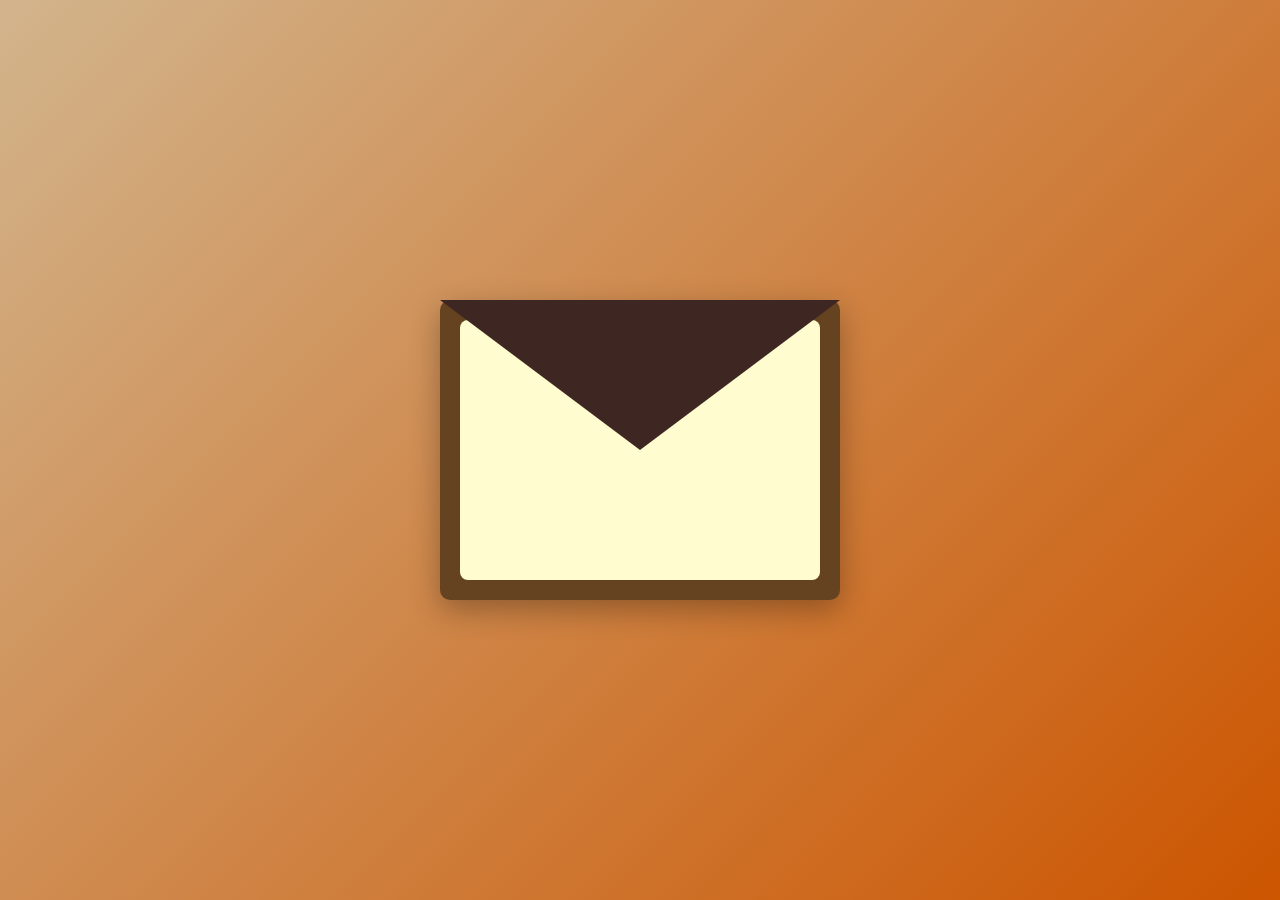
==== index.html @ 3e1dcf77 "Title: Create animated wedding invitation for Ijeoma & Kenechi Key features implemented: - index.htm" ====
<!DOCTYPE html>
<html lang="en">
<head>
    <meta charset="UTF-8">
    <meta name="viewport" content="width=device-width, initial-scale=1.0">
    <title>Ijeoma & Kenechi - Wedding Invitation</title>
    <link rel="stylesheet" href="styles.css">
    <link href="https://fonts.googleapis.com/css2?family=Great+Vibes&family=Playfair+Display:wght@400;600;700&family=Lato:wght@300;400;700&display=swap" rel="stylesheet">
    <link rel="stylesheet" href="https://cdnjs.cloudflare.com/ajax/libs/font-awesome/6.4.0/css/all.min.css">
</head>
<body>
    <!-- Music Toggle -->
    <div class="music-toggle" id="musicToggle">
        <i class="fas fa-volume-up"></i>
    </div>
    <audio id="backgroundMusic" loop>
        <source src="assets/music.mp3" type="audio/mp3">
    </audio>

    <!-- Day/Night Toggle -->
    <div class="theme-toggle" id="themeToggle">
        <i class="fas fa-moon"></i>
    </div>

    <!-- Envelope Opening Section -->
    <div class="envelope-container" id="envelopeContainer">
        <div class="envelope">
            <div class="envelope-flap"></div>
            <div class="envelope-body">
                <div class="invitation-card">
                    <div class="card-content">
                        <p class="intro-text">Together with their families</p>
                        <h1 class="couple-names">
                            <span class="bride">Ijeoma</span>
                            <span class="ampersand">&</span>
                            <span class="groom">Kenechi</span>
                        </h1>
                        <p class="invite-text">Invite you to celebrate their wedding</p>
                        <div class="scratch-card" id="scratchCard">
                            <canvas id="scratchCanvas"></canvas>
                            <div class="reveal-date">
                                <p class="date-label">Save the Date</p>
                                <p class="wedding-date">July 25th, 2026</p>
                            </div>
                        </div>
                        <button class="open-btn" id="openEnvelope">Open Invitation</button>
                    </div>
                </div>
            </div>
        </div>
    </div>

    <!-- Main Content (Hidden Initially) -->
    <div class="main-content" id="mainContent" style="display: none;">
        <!-- Hero Section with Video -->
        <section class="hero-section">
            <div class="video-background">
                <video autoplay muted loop playsinline id="heroVideo">
                    <source src="assets/intro-video.mp4" type="video/mp4">
                </video>
                <div class="video-overlay"></div>
            </div>
            <div class="hero-content">
                <h1 class="hero-names">Ijeoma & Kenechi</h1>
                <p class="hero-date">July 25th, 2026</p>
                <p class="hero-location">Lagos, Nigeria</p>
            </div>
        </section>

        <!-- Countdown Section -->
        <section class="countdown-section">
            <h2 class="section-title">Countdown to Our Special Day</h2>
            <div class="countdown-container">
                <div class="countdown-item">
                    <span class="countdown-number" id="days">00</span>
                    <span class="countdown-label">Days</span>
                </div>
                <div class="countdown-item">
                    <span class="countdown-number" id="hours">00</span>
                    <span class="countdown-label">Hours</span>
                </div>
                <div class="countdown-item">
                    <span class="countdown-number" id="minutes">00</span>
                    <span class="countdown-label">Minutes</span>
                </div>
                <div class="countdown-item">
                    <span class="countdown-number" id="seconds">00</span>
                    <span class="countdown-label">Seconds</span>
                </div>
            </div>
        </section>

        <!-- Story Section -->
        <section class="story-section">
            <h2 class="section-title">Our Love Story</h2>
            <div class="story-content">
                <p>From the moment we met, we knew there was something special between us. Through laughter, tears, and countless memories, our love has grown stronger each day.</p>
                <p>Now, we're excited to begin our next chapter together and share this joyous occasion with our loved ones.</p>
            </div>
        </section>

        <!-- Venue Information -->
        <section class="venue-section">
            <h2 class="section-title">Wedding Ceremony</h2>
            <div class="venue-details">
                <div class="venue-info">
                    <i class="fas fa-church"></i>
                    <h3>Catholic Church of Transfiguration</h3>
                    <p>VGC, Lagos, Nigeria</p>
                    <p><i class="far fa-clock"></i> 9:00 AM</p>
                    <p><i class="far fa-calendar"></i> July 25th, 2026</p>
                </div>
            </div>
        </section>

        <!-- RSVP Form Section -->
        <section class="rsvp-section" id="rsvpSection">
            <h2 class="section-title">RSVP</h2>
            <p class="rsvp-subtitle">Please fill out the form below to confirm your attendance</p>
            <form class="rsvp-form" id="rsvpForm">
                <div class="form-group">
                    <label for="fullName">Full Name</label>
                    <input type="text" id="fullName" name="fullName" required>
                </div>
                <div class="form-group">
                    <label for="email">Email Address</label>
                    <input type="email" id="email" name="email" required>
                </div>
                <div class="form-group">
                    <label for="phone">Phone Number</label>
                    <input type="tel" id="phone" name="phone" required>
                </div>
                <div class="form-group">
                    <label for="guests">Number of Guests</label>
                    <select id="guests" name="guests">
                        <option value="1">1</option>
                        <option value="2">2</option>
                        <option value="3">3</option>
                        <option value="4">4</option>
                        <option value="5+">5+</option>
                    </select>
                </div>
                <div class="form-group">
                    <label for="attendance">Will you attend?</label>
                    <select id="attendance" name="attendance">
                        <option value="yes">Yes, I'll be there!</option>
                        <option value="no">Sorry, can't make it</option>
                    </select>
                </div>
                <div class="form-group">
                    <label for="message">Message to the Couple</label>
                    <textarea id="message" name="message" rows="4"></textarea>
                </div>
                <button type="submit" class="submit-btn">Submit RSVP</button>
            </form>
        </section>

        <!-- Map Section (Revealed after form submission) -->
        <section class="map-section" id="mapSection" style="display: none;">
            <h2 class="section-title">Venue Location</h2>
            <div class="map-container">
                <iframe 
                    src="https://www.google.com/maps/embed?pb=!1m18!1m12!1m3!1d3962.123456789!2d3.5678!3d6.4567!2m3!1f0!2f0!3f0!3m2!1i1024!2i768!4f13.1!3m3!1m2!1s0x103b8b0ae7c3f9cd%3A0x1234567890abcdef!2sCatholic%20Church%20of%20Transfiguration%20VGC!5e0!3m2!1sen!2sng!4v1234567890123" 
                    width="100%" 
                    height="450" 
                    style="border:0;" 
                    allowfullscreen="" 
                    loading="lazy" 
                    referrerpolicy="no-referrer-when-downgrade"
                    id="venueMap">
                </iframe>
                <div class="map-actions">
                    <a href="https://goo.gl/maps/placeholder" target="_blank" class="map-btn">
                        <i class="fas fa-directions"></i> Get Directions
                    </a>
                </div>
            </div>
        </section>

        <!-- Photo Gallery Section -->
        <section class="gallery-section">
            <h2 class="section-title">Our Moments</h2>
            <div class="gallery-container">
                <div class="gallery-grid">
                    <div class="gallery-item">
                        <img src="assets/gallery/photo1.jpg" alt="Couple Photo 1" class="gallery-img">
                    </div>
                    <div class="gallery-item">
                        <img src="assets/gallery/photo2.jpg" alt="Couple Photo 2" class="gallery-img">
                    </div>
                    <div class="gallery-item">
                        <img src="assets/gallery/photo3.jpg" alt="Couple Photo 3" class="gallery-img">
                    </div>
                    <div class="gallery-item">
                        <img src="assets/gallery/photo4.jpg" alt="Couple Photo 4" class="gallery-img">
                    </div>
                    <div class="gallery-item">
                        <img src="assets/gallery/photo5.jpg" alt="Couple Photo 5" class="gallery-img">
                    </div>
                    <div class="gallery-item">
                        <img src="assets/gallery/photo6.jpg" alt="Couple Photo 6" class="gallery-img">
                    </div>
                </div>
            </div>
        </section>

        <!-- Footer -->
        <footer class="footer">
            <p class="footer-text">Thank you for being part of our journey</p>
            <p class="footer-names">Ijeoma & Kenechi</p>
            <p class="footer-date">July 25th, 2026</p>
        </footer>
    </div>

    <!-- Confetti Canvas -->
    <canvas id="confettiCanvas"></canvas>

    <script src="script.js"></script>
</body>
</html>
---- styles.css ----
/* CSS Variables for Color Scheme */
:root {
    --tan: #D2B48C;
    --tan-light: #E8D5B7;
    --burnt-orange: #CC5500;
    --brown: #654321;
    --brown-dark: #3E2723;
    --green: #228B22;
    --green-light: #90EE90;
    --gold: #FFD700;
    --silver: #C0C0C0;
    --white: #FFFFFF;
    --cream: #FFFDD0;
    --text-dark: #2C2C2C;
    --text-light: #F5F5F5;
}

/* Day/Night Theme */
body.day-theme {
    --bg-primary: var(--cream);
    --bg-secondary: var(--white);
    --text-primary: var(--text-dark);
    --accent-color: var(--burnt-orange);
}

body.night-theme {
    --bg-primary: #1a1a2e;
    --bg-secondary: #16213e;
    --text-primary: var(--text-light);
    --accent-color: var(--gold);
}

* {
    margin: 0;
    padding: 0;
    box-sizing: border-box;
}

body {
    font-family: 'Lato', sans-serif;
    background-color: var(--bg-primary);
    color: var(--text-primary);
    transition: all 0.5s ease;
    overflow-x: hidden;
}

/* Music Toggle */
.music-toggle {
    position: fixed;
    top: 20px;
    right: 20px;
    z-index: 1000;
    background: var(--burnt-orange);
    color: var(--white);
    width: 50px;
    height: 50px;
    border-radius: 50%;
    display: flex;
    align-items: center;
    justify-content: center;
    cursor: pointer;
    box-shadow: 0 4px 15px rgba(0, 0, 0, 0.3);
    transition: transform 0.3s ease;
}

.music-toggle:hover {
    transform: scale(1.1);
}

.music-toggle.muted i::before {
    content: '\f6a9';
}

/* Theme Toggle */
.theme-toggle {
    position: fixed;
    top: 80px;
    right: 20px;
    z-index: 1000;
    background: var(--brown);
    color: var(--white);
    width: 50px;
    height: 50px;
    border-radius: 50%;
    display: flex;
    align-items: center;
    justify-content: center;
    cursor: pointer;
    box-shadow: 0 4px 15px rgba(0, 0, 0, 0.3);
    transition: transform 0.3s ease;
}

.theme-toggle:hover {
    transform: scale(1.1);
}

/* Envelope Container */
.envelope-container {
    position: fixed;
    top: 0;
    left: 0;
    width: 100%;
    height: 100vh;
    background: linear-gradient(135deg, var(--tan), var(--burnt-orange));
    display: flex;
    align-items: center;
    justify-content: center;
    z-index: 2000;
    transition: opacity 1s ease, transform 1s ease;
}

.envelope-container.hidden {
    opacity: 0;
    transform: translateY(-100vh);
    pointer-events: none;
}

.envelope {
    position: relative;
    width: 400px;
    height: 300px;
    perspective: 1000px;
}

.envelope-body {
    position: absolute;
    width: 100%;
    height: 100%;
    background: var(--brown);
    border-radius: 10px;
    box-shadow: 0 10px 30px rgba(0, 0, 0, 0.3);
}

.envelope-flap {
    position: absolute;
    top: 0;
    left: 0;
    width: 100%;
    height: 150px;
    background: var(--brown-dark);
    clip-path: polygon(0 0, 50% 100%, 100% 0);
    transform-origin: top;
    transition: transform 0.8s ease;
    z-index: 10;
}

.envelope.open .envelope-flap {
    transform: rotateX(180deg);
}

.invitation-card {
    position: absolute;
    top: 20px;
    left: 20px;
    right: 20px;
    bottom: 20px;
    background: var(--cream);
    border-radius: 8px;
    padding: 30px;
    text-align: center;
    transition: transform 0.8s ease 0.4s;
    z-index: 5;
}

.envelope.open .invitation-card {
    transform: translateY(-150px);
}

.card-content {
    opacity: 0;
    transition: opacity 0.5s ease 1s;
}

.envelope.open .card-content {
    opacity: 1;
}

.intro-text {
    font-family: 'Playfair Display', serif;
    font-size: 14px;
    color: var(--brown);
    margin-bottom: 20px;
}

.couple-names {
    font-family: 'Great Vibes', cursive;
    font-size: 48px;
    color: var(--burnt-orange);
    margin: 20px 0;
}

.couple-names .bride,
.couple-names .groom {
    display: block;
}

.couple-names .ampersand {
    font-size: 36px;
    color: var(--brown);
}

.invite-text {
    font-family: 'Playfair Display', serif;
    font-size: 16px;
    color: var(--text-dark);
    margin-bottom: 30px;
}

/* Scratch Card */
.scratch-card {
    position: relative;
    width: 200px;
    height: 100px;
    margin: 20px auto;
    border-radius: 10px;
    overflow: hidden;
    cursor: pointer;
}

#scratchCanvas {
    position: absolute;
    top: 0;
    left: 0;
    width: 100%;
    height: 100%;
    z-index: 2;
}

.reveal-date {
    background: linear-gradient(135deg, var(--tan-light), var(--tan));
    padding: 20px;
    text-align: center;
    height: 100%;
    display: flex;
    flex-direction: column;
    justify-content: center;
    align-items: center;
}

.date-label {
    font-family: 'Playfair Display', serif;
    font-size: 14px;
    color: var(--brown);
}

.wedding-date {
    font-family: 'Great Vibes', cursive;
    font-size: 28px;
    color: var(--burnt-orange);
    font-weight: bold;
}

.open-btn {
    background: var(--burnt-orange);
    color: var(--white);
    border: none;
    padding: 12px 30px;
    font-size: 16px;
    border-radius: 25px;
    cursor: pointer;
    margin-top: 20px;
    font-family: 'Playfair Display', serif;
    transition: all 0.3s ease;
    box-shadow: 0 4px 15px rgba(204, 85, 0, 0.3);
}

.open-btn:hover {
    background: var(--brown);
    transform: translateY(-2px);
    box-shadow: 0 6px 20px rgba(204, 85, 0, 0.4);
}

/* Main Content */
.main-content {
    min-height: 100vh;
}

/* Hero Section */
.hero-section {
    position: relative;
    height: 100vh;
    display: flex;
    align-items: center;
    justify-content: center;
    overflow: hidden;
}

.video-background {
    position: absolute;
    top: 0;
    left: 0;
    width: 100%;
    height: 100%;
    z-index: -1;
}

.video-background video {
    width: 100%;
    height: 100%;
    object-fit: cover;
}

.video-overlay {
    position: absolute;
    top: 0;
    left: 0;
    width: 100%;
    height: 100%;
    background: rgba(0, 0, 0, 0.4);
}

.hero-content {
    text-align: center;
    color: var(--white);
    z-index: 1;
    animation: fadeInUp 1.5s ease;
}

.hero-names {
    font-family: 'Great Vibes', cursive;
    font-size: 80px;
    margin-bottom: 20px;
    text-shadow: 2px 2px 10px rgba(0, 0, 0, 0.5);
}

.hero-date {
    font-family: 'Playfair Display', serif;
    font-size: 32px;
    margin-bottom: 10px;
}

.hero-location {
    font-size: 20px;
    font-weight: 300;
}

/* Countdown Section */
.countdown-section {
    padding: 80px 20px;
    background: linear-gradient(135deg, var(--tan), var(--tan-light));
    text-align: center;
}

.section-title {
    font-family: 'Playfair Display', serif;
    font-size: 36px;
    color: var(--brown);
    margin-bottom: 40px;
    position: relative;
    display: inline-block;
}

.section-title::after {
    content: '';
    position: absolute;
    bottom: -10px;
    left: 50%;
    transform: translateX(-50%);
    width: 80px;
    height: 3px;
    background: var(--burnt-orange);
}

.countdown-container {
    display: flex;
    justify-content: center;
    gap: 30px;
    flex-wrap: wrap;
}

.countdown-item {
    background: var(--white);
    padding: 30px;
    border-radius: 15px;
    min-width: 120px;
    box-shadow: 0 5px 20px rgba(0, 0, 0, 0.1);
    animation: pulse 2s infinite;
}

.countdown-number {
    display: block;
    font-family: 'Playfair Display', serif;
    font-size: 48px;
    font-weight: bold;
    color: var(--burnt-orange);
}

.countdown-label {
    display: block;
    font-size: 14px;
    color: var(--brown);
    margin-top: 10px;
    text-transform: uppercase;
    letter-spacing: 2px;
}

/* Story Section */
.story-section {
    padding: 80px 20px;
    background: var(--bg-secondary);
    text-align: center;
}

.story-content {
    max-width: 800px;
    margin: 0 auto;
}

.story-content p {
    font-size: 18px;
    line-height: 1.8;
    color: var(--text-primary);
    margin-bottom: 20px;
}

/* Venue Section */
.venue-section {
    padding: 80px 20px;
    background: linear-gradient(135deg, var(--green), var(--green-light));
    text-align: center;
}

.venue-section .section-title {
    color: var(--white);
}

.venue-details {
    max-width: 600px;
    margin: 0 auto;
    background: var(--white);
    padding: 40px;
    border-radius: 15px;
    box-shadow: 0 10px 30px rgba(0, 0, 0, 0.2);
}

.venue-info i {
    font-size: 48px;
    color: var(--burnt-orange);
    margin-bottom: 20px;
}

.venue-info h3 {
    font-family: 'Playfair Display', serif;
    font-size: 28px;
    color: var(--brown);
    margin-bottom: 15px;
}

.venue-info p {
    font-size: 18px;
    color: var(--text-dark);
    margin: 10px 0;
}

.venue-info i.fa-clock,
.venue-info i.fa-calendar {
    font-size: 20px;
    margin-right: 10px;
    color: var(--burnt-orange);
}

/* RSVP Section */
.rsvp-section {
    padding: 80px 20px;
    background: var(--bg-primary);
    text-align: center;
}

.rsvp-subtitle {
    font-size: 18px;
    color: var(--text-primary);
    margin-bottom: 40px;
}

.rsvp-form {
    max-width: 600px;
    margin: 0 auto;
    background: var(--bg-secondary);
    padding: 40px;
    border-radius: 15px;
    box-shadow: 0 5px 20px rgba(0, 0, 0, 0.1);
}

.form-group {
    margin-bottom: 25px;
    text-align: left;
}

.form-group label {
    display: block;
    font-weight: 700;
    color: var(--brown);
    margin-bottom: 8px;
    font-family: 'Playfair Display', serif;
}

.form-group input,
.form-group select,
.form-group textarea {
    width: 100%;
    padding: 12px;
    border: 2px solid var(--tan);
    border-radius: 8px;
    font-size: 16px;
    font-family: 'Lato', sans-serif;
    transition: border-color 0.3s ease;
    background: var(--bg-secondary);
    color: var(--text-primary);
}

.form-group input:focus,
.form-group select:focus,
.form-group textarea:focus {
    outline: none;
    border-color: var(--burnt-orange);
}

.submit-btn {
    background: var(--burnt-orange);
    color: var(--white);
    border: none;
    padding: 15px 40px;
    font-size: 18px;
    border-radius: 30px;
    cursor: pointer;
    font-family: 'Playfair Display', serif;
    transition: all 0.3s ease;
    width: 100%;
    margin-top: 10px;
    box-shadow: 0 4px 15px rgba(204, 85, 0, 0.3);
}

.submit-btn:hover {
    background: var(--brown);
    transform: translateY(-2px);
    box-shadow: 0 6px 20px rgba(204, 85, 0, 0.4);
}

/* Map Section */
.map-section {
    padding: 80px 20px;
    background: var(--bg-secondary);
    text-align: center;
}

.map-container {
    max-width: 1000px;
    margin: 0 auto;
}

.map-container iframe {
    border-radius: 15px;
    box-shadow: 0 5px 20px rgba(0, 0, 0, 0.2);
}

.map-actions {
    margin-top: 30px;
}

.map-btn {
    display: inline-block;
    background: var(--green);
    color: var(--white);
    padding: 12px 30px;
    border-radius: 25px;
    text-decoration: none;
    font-weight: 700;
    transition: all 0.3s ease;
}

.map-btn:hover {
    background: var(--brown);
    transform: translateY(-2px);
}

/* Gallery Section */
.gallery-section {
    padding: 80px 20px;
    background: var(--bg-primary);
    text-align: center;
}

.gallery-container {
    max-width: 1200px;
    margin: 0 auto;
}

.gallery-grid {
    display: grid;
    grid-template-columns: repeat(auto-fit, minmax(300px, 1fr));
    gap: 20px;
    margin-top: 40px;
}

.gallery-item {
    overflow: hidden;
    border-radius: 15px;
    box-shadow: 0 5px 20px rgba(0, 0, 0, 0.2);
    transition: transform 0.3s ease;
}

.gallery-item:hover {
    transform: scale(1.05);
}

.gallery-img {
    width: 100%;
    height: 300px;
    object-fit: cover;
    display: block;
}

/* Footer */
.footer {
    padding: 60px 20px;
    background: linear-gradient(135deg, var(--brown), var(--brown-dark));
    text-align: center;
    color: var(--white);
}

.footer-text {
    font-size: 18px;
    margin-bottom: 20px;
}

.footer-names {
    font-family: 'Great Vibes', cursive;
    font-size: 48px;
    color: var(--tan);
    margin-bottom: 10px;
}

.footer-date {
    font-size: 20px;
    color: var(--tan-light);
}

/* Confetti Canvas */
#confettiCanvas {
    position: fixed;
    top: 0;
    left: 0;
    width: 100%;
    height: 100%;
    pointer-events: none;
    z-index: 3000;
}

/* Animations */
@keyframes fadeInUp {
    from {
        opacity: 0;
        transform: translateY(50px);
    }
    to {
        opacity: 1;
        transform: translateY(0);
    }
}

@keyframes pulse {
    0%, 100% {
        transform: scale(1);
    }
    50% {
        transform: scale(1.05);
    }
}

/* Responsive Design */
@media (max-width: 768px) {
    .hero-names {
        font-size: 50px;
    }

    .hero-date {
        font-size: 24px;
    }

    .couple-names {
        font-size: 36px;
    }

    .envelope {
        width: 300px;
        height: 220px;
    }

    .countdown-container {
        gap: 15px;
    }

    .countdown-item {
        min-width: 80px;
        padding: 20px;
    }

    .countdown-number {
        font-size: 32px;
    }

    .section-title {
        font-size: 28px;
    }
}
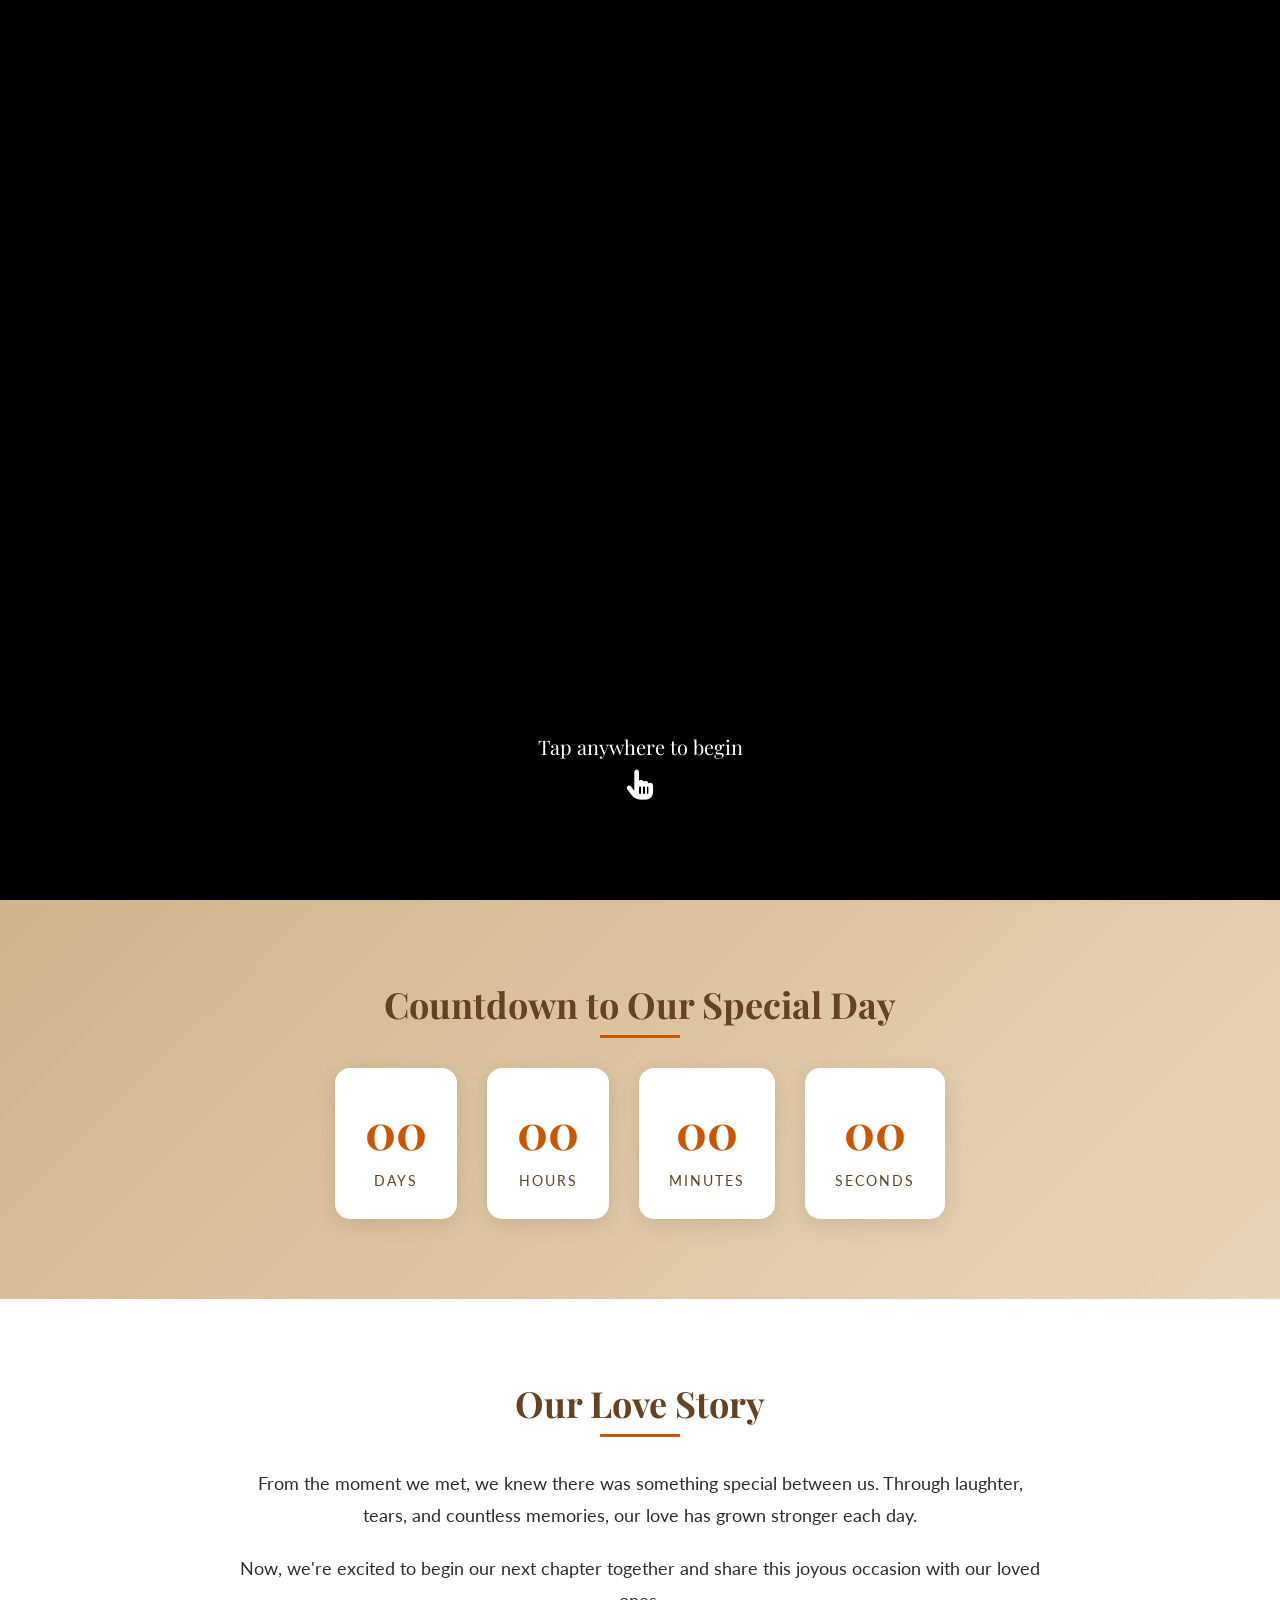
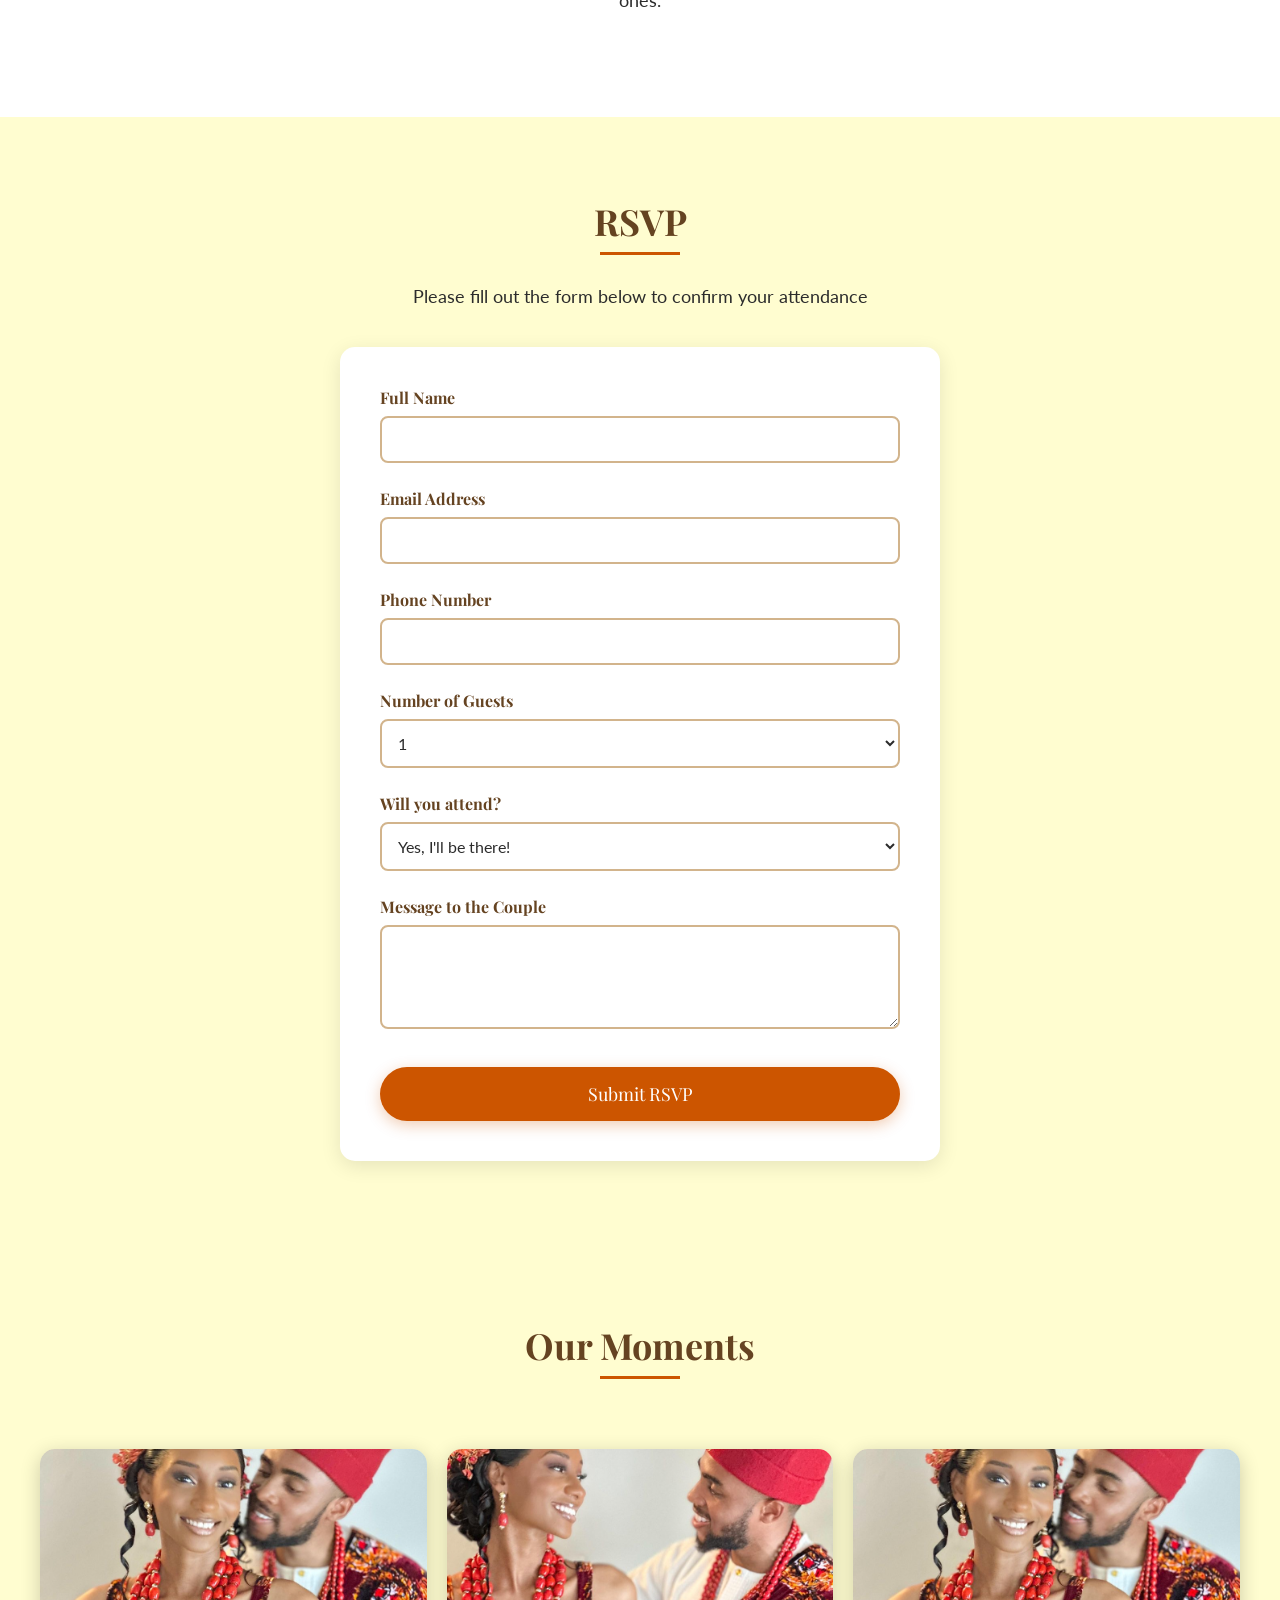
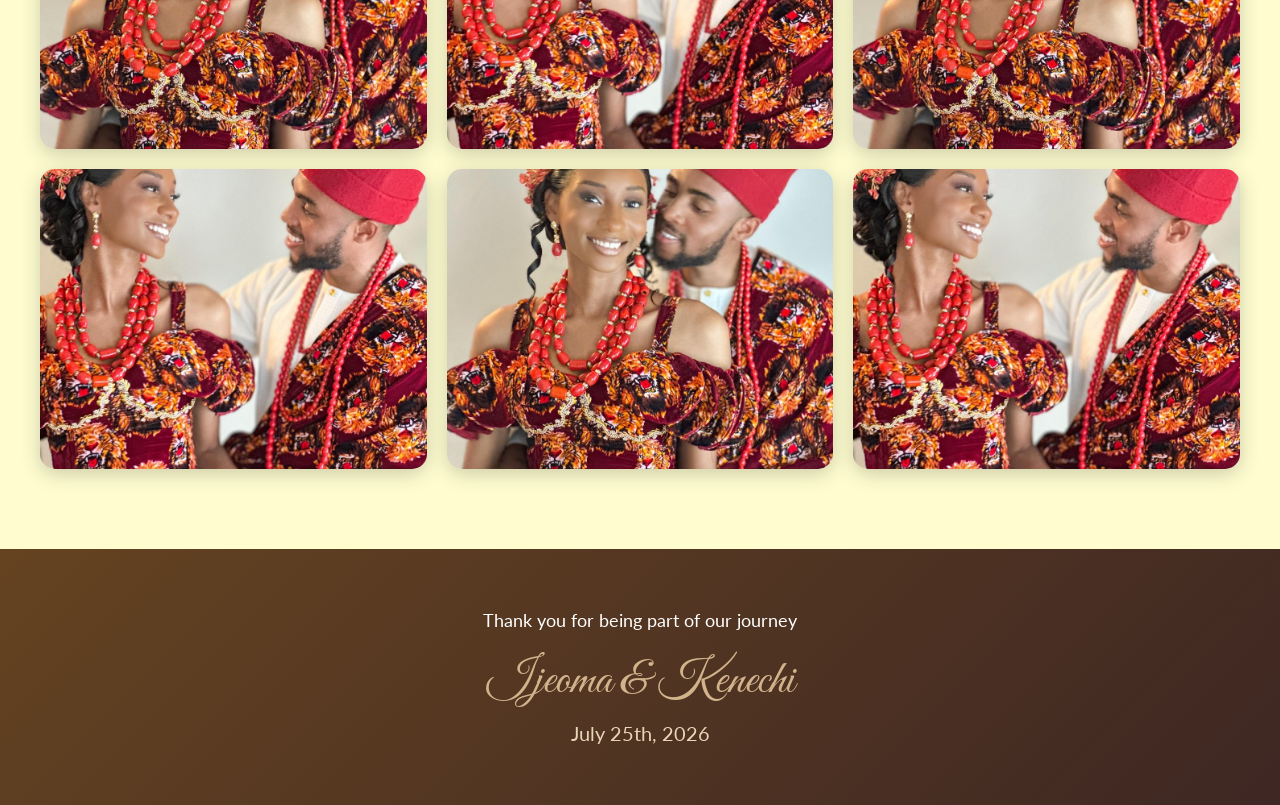
==== commit c740c574: "**Wedding Invitation Website for Ijeoma & Kenechi** Key features implemented: - Added intro video ov" ====
--- a/index.html
+++ b/index.html
@@ -8,7 +8,7 @@
     <link href="https://fonts.googleapis.com/css2?family=Great+Vibes&family=Playfair+Display:wght@400;600;700&family=Lato:wght@300;400;700&display=swap" rel="stylesheet">
     <link rel="stylesheet" href="https://cdnjs.cloudflare.com/ajax/libs/font-awesome/6.4.0/css/all.min.css">
 </head>
-<body>
+<body class="day-theme">
     <!-- Music Toggle -->
     <div class="music-toggle" id="musicToggle">
         <i class="fas fa-volume-up"></i>
@@ -22,36 +22,19 @@
         <i class="fas fa-moon"></i>
     </div>
 
-    <!-- Envelope Opening Section -->
-    <div class="envelope-container" id="envelopeContainer">
-        <div class="envelope">
-            <div class="envelope-flap"></div>
-            <div class="envelope-body">
-                <div class="invitation-card">
-                    <div class="card-content">
-                        <p class="intro-text">Together with their families</p>
-                        <h1 class="couple-names">
-                            <span class="bride">Ijeoma</span>
-                            <span class="ampersand">&</span>
-                            <span class="groom">Kenechi</span>
-                        </h1>
-                        <p class="invite-text">Invite you to celebrate their wedding</p>
-                        <div class="scratch-card" id="scratchCard">
-                            <canvas id="scratchCanvas"></canvas>
-                            <div class="reveal-date">
-                                <p class="date-label">Save the Date</p>
-                                <p class="wedding-date">July 25th, 2026</p>
-                            </div>
-                        </div>
-                        <button class="open-btn" id="openEnvelope">Open Invitation</button>
-                    </div>
-                </div>
-            </div>
+    <!-- Intro Video Overlay (First thing user sees) -->
+    <div class="intro-video-overlay" id="introVideoOverlay">
+        <div class="tap-hint" id="tapHint">
+            <p>Tap anywhere to begin</p>
+            <i class="fas fa-hand-pointer"></i>
         </div>
+        <video id="introVideo" muted playsinline>
+            <source src="assets/Tap to Reveal.mp4" type="video/mp4">
+        </video>
     </div>
 
-    <!-- Main Content (Hidden Initially) -->
-    <div class="main-content" id="mainContent" style="display: none;">
+    <!-- Main Content -->
+    <div class="main-content" id="mainContent">
         <!-- Hero Section with Video -->
         <section class="hero-section">
             <div class="video-background">
@@ -96,20 +79,6 @@
             <div class="story-content">
                 <p>From the moment we met, we knew there was something special between us. Through laughter, tears, and countless memories, our love has grown stronger each day.</p>
                 <p>Now, we're excited to begin our next chapter together and share this joyous occasion with our loved ones.</p>
-            </div>
-        </section>
-
-        <!-- Venue Information -->
-        <section class="venue-section">
-            <h2 class="section-title">Wedding Ceremony</h2>
-            <div class="venue-details">
-                <div class="venue-info">
-                    <i class="fas fa-church"></i>
-                    <h3>Catholic Church of Transfiguration</h3>
-                    <p>VGC, Lagos, Nigeria</p>
-                    <p><i class="far fa-clock"></i> 9:00 AM</p>
-                    <p><i class="far fa-calendar"></i> July 25th, 2026</p>
-                </div>
             </div>
         </section>
 
@@ -183,22 +152,22 @@
             <div class="gallery-container">
                 <div class="gallery-grid">
                     <div class="gallery-item">
-                        <img src="assets/gallery/photo1.jpg" alt="Couple Photo 1" class="gallery-img">
+                        <img src="assets/gallery/432a0cd9-4e8d-4de1-88f7-0b3d749a17e6.jpeg" alt="Couple Photo 1" class="gallery-img">
                     </div>
                     <div class="gallery-item">
-                        <img src="assets/gallery/photo2.jpg" alt="Couple Photo 2" class="gallery-img">
+                        <img src="assets/gallery/e5dadeb7-4fef-4a5b-b2e8-2afb10e46621.jpeg" alt="Couple Photo 2" class="gallery-img">
                     </div>
                     <div class="gallery-item">
-                        <img src="assets/gallery/photo3.jpg" alt="Couple Photo 3" class="gallery-img">
+                        <img src="assets/gallery/432a0cd9-4e8d-4de1-88f7-0b3d749a17e6.jpeg" alt="Couple Photo 3" class="gallery-img">
                     </div>
                     <div class="gallery-item">
-                        <img src="assets/gallery/photo4.jpg" alt="Couple Photo 4" class="gallery-img">
+                        <img src="assets/gallery/e5dadeb7-4fef-4a5b-b2e8-2afb10e46621.jpeg" alt="Couple Photo 4" class="gallery-img">
                     </div>
                     <div class="gallery-item">
-                        <img src="assets/gallery/photo5.jpg" alt="Couple Photo 5" class="gallery-img">
+                        <img src="assets/gallery/432a0cd9-4e8d-4de1-88f7-0b3d749a17e6.jpeg" alt="Couple Photo 5" class="gallery-img">
                     </div>
                     <div class="gallery-item">
-                        <img src="assets/gallery/photo6.jpg" alt="Couple Photo 6" class="gallery-img">
+                        <img src="assets/gallery/e5dadeb7-4fef-4a5b-b2e8-2afb10e46621.jpeg" alt="Couple Photo 6" class="gallery-img">
                     </div>
                 </div>
             </div>
--- a/styles.css
+++ b/styles.css
@@ -94,180 +94,61 @@
     transform: scale(1.1);
 }
 
-/* Envelope Container */
-.envelope-container {
+/* Intro Video Overlay */
+.intro-video-overlay {
     position: fixed;
     top: 0;
     left: 0;
     width: 100%;
     height: 100vh;
-    background: linear-gradient(135deg, var(--tan), var(--burnt-orange));
+    background: #000;
+    z-index: 3000;
     display: flex;
     align-items: center;
     justify-content: center;
-    z-index: 2000;
     transition: opacity 1s ease, transform 1s ease;
 }
 
-.envelope-container.hidden {
+.intro-video-overlay.hidden {
     opacity: 0;
     transform: translateY(-100vh);
     pointer-events: none;
 }
 
-.envelope {
-    position: relative;
-    width: 400px;
-    height: 300px;
-    perspective: 1000px;
-}
-
-.envelope-body {
+.intro-video-overlay video {
+    width: 100%;
+    height: 100%;
+    object-fit: cover;
+}
+
+.tap-hint {
     position: absolute;
-    width: 100%;
-    height: 100%;
-    background: var(--brown);
-    border-radius: 10px;
-    box-shadow: 0 10px 30px rgba(0, 0, 0, 0.3);
-}
-
-.envelope-flap {
-    position: absolute;
-    top: 0;
-    left: 0;
-    width: 100%;
-    height: 150px;
-    background: var(--brown-dark);
-    clip-path: polygon(0 0, 50% 100%, 100% 0);
-    transform-origin: top;
-    transition: transform 0.8s ease;
-    z-index: 10;
-}
-
-.envelope.open .envelope-flap {
-    transform: rotateX(180deg);
-}
-
-.invitation-card {
-    position: absolute;
-    top: 20px;
-    left: 20px;
-    right: 20px;
-    bottom: 20px;
-    background: var(--cream);
-    border-radius: 8px;
-    padding: 30px;
-    text-align: center;
-    transition: transform 0.8s ease 0.4s;
-    z-index: 5;
-}
-
-.envelope.open .invitation-card {
-    transform: translateY(-150px);
-}
-
-.card-content {
-    opacity: 0;
-    transition: opacity 0.5s ease 1s;
-}
-
-.envelope.open .card-content {
-    opacity: 1;
-}
-
-.intro-text {
+    bottom: 100px;
+    left: 50%;
+    transform: translateX(-50%);
+    color: var(--white);
+    text-align: center;
+    z-index: 3001;
+    animation: bounce 2s infinite;
+}
+
+.tap-hint p {
     font-family: 'Playfair Display', serif;
-    font-size: 14px;
-    color: var(--brown);
-    margin-bottom: 20px;
-}
-
-.couple-names {
-    font-family: 'Great Vibes', cursive;
-    font-size: 48px;
-    color: var(--burnt-orange);
-    margin: 20px 0;
-}
-
-.couple-names .bride,
-.couple-names .groom {
-    display: block;
-}
-
-.couple-names .ampersand {
-    font-size: 36px;
-    color: var(--brown);
-}
-
-.invite-text {
-    font-family: 'Playfair Display', serif;
-    font-size: 16px;
-    color: var(--text-dark);
-    margin-bottom: 30px;
-}
-
-/* Scratch Card */
-.scratch-card {
-    position: relative;
-    width: 200px;
-    height: 100px;
-    margin: 20px auto;
-    border-radius: 10px;
-    overflow: hidden;
-    cursor: pointer;
-}
-
-#scratchCanvas {
-    position: absolute;
-    top: 0;
-    left: 0;
-    width: 100%;
-    height: 100%;
-    z-index: 2;
-}
-
-.reveal-date {
-    background: linear-gradient(135deg, var(--tan-light), var(--tan));
-    padding: 20px;
-    text-align: center;
-    height: 100%;
-    display: flex;
-    flex-direction: column;
-    justify-content: center;
-    align-items: center;
-}
-
-.date-label {
-    font-family: 'Playfair Display', serif;
-    font-size: 14px;
-    color: var(--brown);
-}
-
-.wedding-date {
-    font-family: 'Great Vibes', cursive;
-    font-size: 28px;
-    color: var(--burnt-orange);
-    font-weight: bold;
-}
-
-.open-btn {
-    background: var(--burnt-orange);
-    color: var(--white);
-    border: none;
-    padding: 12px 30px;
-    font-size: 16px;
-    border-radius: 25px;
-    cursor: pointer;
-    margin-top: 20px;
-    font-family: 'Playfair Display', serif;
-    transition: all 0.3s ease;
-    box-shadow: 0 4px 15px rgba(204, 85, 0, 0.3);
-}
-
-.open-btn:hover {
-    background: var(--brown);
-    transform: translateY(-2px);
-    box-shadow: 0 6px 20px rgba(204, 85, 0, 0.4);
+    font-size: 20px;
+    margin-bottom: 10px;
+}
+
+.tap-hint i {
+    font-size: 30px;
+}
+
+@keyframes bounce {
+    0%, 100% {
+        transform: translateX(-50%) translateY(0);
+    }
+    50% {
+        transform: translateX(-50%) translateY(-20px);
+    }
 }
 
 /* Main Content */
@@ -413,50 +294,41 @@
     margin-bottom: 20px;
 }
 
-/* Venue Section */
-.venue-section {
+/* Map Section */
+.map-section {
     padding: 80px 20px;
-    background: linear-gradient(135deg, var(--green), var(--green-light));
-    text-align: center;
-}
-
-.venue-section .section-title {
-    color: var(--white);
-}
-
-.venue-details {
-    max-width: 600px;
+    background: var(--bg-secondary);
+    text-align: center;
+}
+
+.map-container {
+    max-width: 1000px;
     margin: 0 auto;
-    background: var(--white);
-    padding: 40px;
+}
+
+.map-container iframe {
     border-radius: 15px;
-    box-shadow: 0 10px 30px rgba(0, 0, 0, 0.2);
-}
-
-.venue-info i {
-    font-size: 48px;
-    color: var(--burnt-orange);
-    margin-bottom: 20px;
-}
-
-.venue-info h3 {
-    font-family: 'Playfair Display', serif;
-    font-size: 28px;
-    color: var(--brown);
-    margin-bottom: 15px;
-}
-
-.venue-info p {
-    font-size: 18px;
-    color: var(--text-dark);
-    margin: 10px 0;
-}
-
-.venue-info i.fa-clock,
-.venue-info i.fa-calendar {
-    font-size: 20px;
-    margin-right: 10px;
-    color: var(--burnt-orange);
+    box-shadow: 0 5px 20px rgba(0, 0, 0, 0.2);
+}
+
+.map-actions {
+    margin-top: 30px;
+}
+
+.map-btn {
+    display: inline-block;
+    background: var(--green);
+    color: var(--white);
+    padding: 12px 30px;
+    border-radius: 25px;
+    text-decoration: none;
+    font-weight: 700;
+    transition: all 0.3s ease;
+}
+
+.map-btn:hover {
+    background: var(--brown);
+    transform: translateY(-2px);
 }
 
 /* RSVP Section */
@@ -536,43 +408,6 @@
     box-shadow: 0 6px 20px rgba(204, 85, 0, 0.4);
 }
 
-/* Map Section */
-.map-section {
-    padding: 80px 20px;
-    background: var(--bg-secondary);
-    text-align: center;
-}
-
-.map-container {
-    max-width: 1000px;
-    margin: 0 auto;
-}
-
-.map-container iframe {
-    border-radius: 15px;
-    box-shadow: 0 5px 20px rgba(0, 0, 0, 0.2);
-}
-
-.map-actions {
-    margin-top: 30px;
-}
-
-.map-btn {
-    display: inline-block;
-    background: var(--green);
-    color: var(--white);
-    padding: 12px 30px;
-    border-radius: 25px;
-    text-decoration: none;
-    font-weight: 700;
-    transition: all 0.3s ease;
-}
-
-.map-btn:hover {
-    background: var(--brown);
-    transform: translateY(-2px);
-}
-
 /* Gallery Section */
 .gallery-section {
     padding: 80px 20px;
@@ -681,11 +516,6 @@
         font-size: 36px;
     }
 
-    .envelope {
-        width: 300px;
-        height: 220px;
-    }
-
     .countdown-container {
         gap: 15px;
     }
@@ -702,4 +532,12 @@
     .section-title {
         font-size: 28px;
     }
-}
+    
+    .tap-hint p {
+        font-size: 16px;
+    }
+    
+    .tap-hint i {
+        font-size: 24px;
+    }
+}
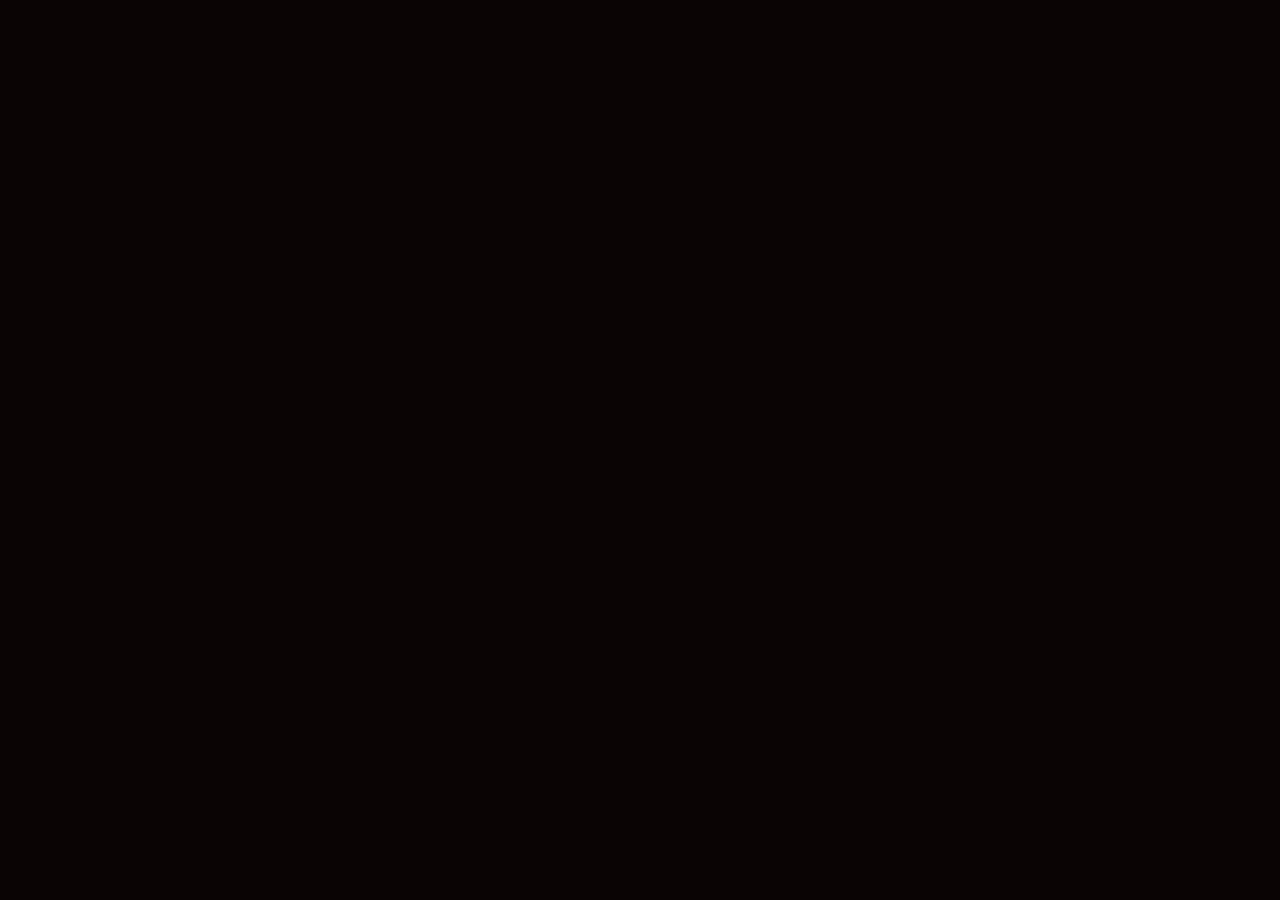
==== commit 54ea5284: "update branch" ====
--- a/index.html
+++ b/index.html
@@ -2,18 +2,24 @@
 <html lang="en">
 <head>
     <meta charset="UTF-8">
-    <meta name="viewport" content="width=device-width, initial-scale=1.0">
+    <meta name="viewport" content="width=device-width, initial-scale=1.0, maximum-scale=1.0, user-scalable=no">
     <title>Ijeoma & Kenechi - Wedding Invitation</title>
     <link rel="stylesheet" href="styles.css">
-    <link href="https://fonts.googleapis.com/css2?family=Great+Vibes&family=Playfair+Display:wght@400;600;700&family=Lato:wght@300;400;700&display=swap" rel="stylesheet">
+    <link href="https://fonts.googleapis.com/css2?family=Great+Vibes&family=Pinyon+Script&family=Cormorant+Garamond:ital,wght@0,300;0,400;0,500;0,600;1,300;1,400;1,500;1,600&family=Tenor+Sans&family=Playfair+Display:wght@400;600;700&family=Lato:wght@300;400;700&display=swap" rel="stylesheet">
     <link rel="stylesheet" href="https://cdnjs.cloudflare.com/ajax/libs/font-awesome/6.4.0/css/all.min.css">
+    <script src="https://cdn.jsdelivr.net/npm/canvas-confetti@1.6.0/dist/confetti.browser.min.js"></script>
 </head>
 <body class="day-theme">
     <!-- Music Toggle -->
-    <div class="music-toggle" id="musicToggle">
-        <i class="fas fa-volume-up"></i>
-    </div>
-    <audio id="backgroundMusic" loop>
+    <button id="audio-btn" title="Toggle music" aria-label="Toggle background music">
+        <svg id="icon-on" fill="none" stroke="currentColor" stroke-width="1.8" viewBox="0 0 24 24">
+            <path stroke-linecap="round" stroke-linejoin="round" d="M11 5L6 9H2v6h4l5 4V5zM19.07 4.93a10 10 0 010 14.14M15.54 8.46a5 5 0 010 7.07"/>
+        </svg>
+        <svg id="icon-off" fill="none" stroke="currentColor" stroke-width="1.8" viewBox="0 0 24 24" style="display:none">
+            <path stroke-linecap="round" stroke-linejoin="round" d="M11 5L6 9H2v6h4l5 4V5zM23 9l-6 6M17 9l6 6"/>
+        </svg>
+    </button>
+    <audio id="bg-audio" loop preload="none">
         <source src="assets/music.mp3" type="audio/mp3">
     </audio>
 
@@ -23,109 +29,235 @@
     </div>
 
     <!-- Intro Video Overlay (First thing user sees) -->
-    <div class="intro-video-overlay" id="introVideoOverlay">
-        <div class="tap-hint" id="tapHint">
-            <p>Tap anywhere to begin</p>
-            <i class="fas fa-hand-pointer"></i>
-        </div>
-        <video id="introVideo" muted playsinline>
+    <div id="entry-gate">
+        <video id="entry-video" playsinline preload="metadata" muted>
             <source src="assets/Tap to Reveal.mp4" type="video/mp4">
         </video>
+        <div id="play-overlay"></div>
     </div>
 
     <!-- Main Content -->
-    <div class="main-content" id="mainContent">
-        <!-- Hero Section with Video -->
-        <section class="hero-section">
-            <div class="video-background">
-                <video autoplay muted loop playsinline id="heroVideo">
-                    <source src="assets/intro-video.mp4" type="video/mp4">
-                </video>
-                <div class="video-overlay"></div>
-            </div>
-            <div class="hero-content">
-                <h1 class="hero-names">Ijeoma & Kenechi</h1>
-                <p class="hero-date">July 25th, 2026</p>
-                <p class="hero-location">Lagos, Nigeria</p>
-            </div>
-        </section>
-
-        <!-- Countdown Section -->
-        <section class="countdown-section">
-            <h2 class="section-title">Countdown to Our Special Day</h2>
-            <div class="countdown-container">
-                <div class="countdown-item">
-                    <span class="countdown-number" id="days">00</span>
-                    <span class="countdown-label">Days</span>
-                </div>
-                <div class="countdown-item">
-                    <span class="countdown-number" id="hours">00</span>
-                    <span class="countdown-label">Hours</span>
-                </div>
-                <div class="countdown-item">
-                    <span class="countdown-number" id="minutes">00</span>
-                    <span class="countdown-label">Minutes</span>
-                </div>
-                <div class="countdown-item">
-                    <span class="countdown-number" id="seconds">00</span>
-                    <span class="countdown-label">Seconds</span>
-                </div>
-            </div>
-        </section>
-
-        <!-- Story Section -->
-        <section class="story-section">
-            <h2 class="section-title">Our Love Story</h2>
-            <div class="story-content">
-                <p>From the moment we met, we knew there was something special between us. Through laughter, tears, and countless memories, our love has grown stronger each day.</p>
-                <p>Now, we're excited to begin our next chapter together and share this joyous occasion with our loved ones.</p>
+    <div id="main-content">
+        <!-- Hero Section with Image -->
+        <section id="hero">
+            <div class="hero-background">
+                <img src="assets/hero-image.jpg" alt="Ijeoma & Kenechi" class="hero-img">
+                <div class="hero-overlay"></div>
+            </div>
+            <div class="hero-frame"><span></span></div>
+            <div class="hero-card">
+                <div class="card-corner tl"></div>
+                <div class="card-corner tr"></div>
+                <div class="card-corner bl"></div>
+                <div class="card-corner br"></div>
+                <p class="blessings-text">
+                    With the blessings of the Almighty & our respected elders,<br>
+                    we joyfully request your gracious presence on the wedding celebration of
+                </p>
+                <div class="couple-block">
+                    <span class="couple-name shimmer-gold">Ijeoma</span>
+                </div>
+                <div class="ampersand-wrap">
+                    <div class="ampersand-line"></div>
+                    <span class="ampersand">&</span>
+                    <div class="ampersand-line"></div>
+                </div>
+                <div class="couple-block">
+                    <span class="couple-name shimmer-gold">Kenechi</span>
+                </div>
+            </div>
+            <div class="scroll-cue">
+                <p>Scroll</p>
+                <svg fill="none" stroke="currentColor" stroke-width="2" viewBox="0 0 24 24"><path stroke-linecap="round" stroke-linejoin="round" d="M19 14l-7 7m0 0l-7-7m7 7V3"/></svg>
+            </div>
+        </section>
+
+        <!-- Scratch to Reveal Section -->
+        <section id="scratch-reveal-section">
+            <div class="text-center reveal">
+                <span class="section-label">Save The Date</span>
+                <h2 class="section-heading" style="color:var(--terracotta)">Reveal Our<br>Big Day</h2>
+                <p class="reveal reveal-delay-2 mt-4" style="font-style:italic;color:var(--text-light);font-size:1.1rem;margin-bottom:1rem;">Scratch the hearts to reveal</p>
+            </div>
+            <div class="hearts-row reveal reveal-delay-2" id="heartsRow">
+                <div class="heart-container" id="heartContainer1">
+                    <div class="hidden-content">
+                        <span class="label">DAY</span>
+                        <span class="value">25</span>
+                    </div>
+                    <canvas id="scratchCanvas1" class="scratch-canvas"></canvas>
+                </div>
+                <div class="heart-container" id="heartContainer2">
+                    <div class="hidden-content">
+                        <span class="label">MONTH</span>
+                        <span class="value">July</span>
+                    </div>
+                    <canvas id="scratchCanvas2" class="scratch-canvas"></canvas>
+                </div>
+                <div class="heart-container" id="heartContainer3">
+                    <div class="hidden-content">
+                        <span class="label">YEAR</span>
+                        <span class="value">2026</span>
+                    </div>
+                    <canvas id="scratchCanvas3" class="scratch-canvas"></canvas>
+                </div>
+            </div>
+            <div class="text-center">
+                <div id="surpriseMessage" class="surprise-message">The start of a beautiful journey...</div>
+                <div id="countdown-container" class="countdown-container">
+                    <div class="cd-item"><span id="cd-days">00</span><small>Days</small></div>
+                    <div class="cd-item"><span id="cd-hours">00</span><small>Hrs</small></div>
+                    <div class="cd-item"><span id="cd-mins">00</span><small>Mins</small></div>
+                    <div class="cd-item"><span id="cd-secs">00</span><small>Secs</small></div>
+                </div>
+            </div>
+        </section>
+
+        <!-- Photo Gallery Section -->
+        <section id="memories-section">
+            <div class="text-center reveal">
+                <span class="section-label">A Glimpse of Us</span>
+                <h2 class="section-heading" style="color:var(--terracotta)">Our Beautiful<br>Moments</h2>
+                <div class="ornament mt-4">
+                    <div class="ornament-line rev"></div>
+                    <svg width="12" height="12" fill="currentColor" viewBox="0 0 24 24" style="color:var(--gold)"><path d="M12 2l2.4 7.4H22l-6.2 4.5 2.4 7.4L12 17l-6.2 4.3 2.4-7.4L2 9.4h7.6z"/></svg>
+                    <div class="ornament-line"></div>
+                </div>
+            </div>
+            <div class="gallery-container reveal reveal-delay-2">
+                <div class="gallery-grid">
+                    <div class="gallery-item">
+                        <img src="assets/gallery/432a0cd9-4e8d-4de1-88f7-0b3d749a17e6.jpeg" alt="Couple Photo 1" class="gallery-img">
+                    </div>
+                    <div class="gallery-item">
+                        <img src="assets/gallery/e5dadeb7-4fef-4a5b-b2e8-2afb10e46621.jpeg" alt="Couple Photo 2" class="gallery-img">
+                    </div>
+                    <div class="gallery-item">
+                        <img src="assets/gallery/432a0cd9-4e8d-4de1-88f7-0b3d749a17e6.jpeg" alt="Couple Photo 3" class="gallery-img">
+                    </div>
+                    <div class="gallery-item">
+                        <img src="assets/gallery/e5dadeb7-4fef-4a5b-b2e8-2afb10e46621.jpeg" alt="Couple Photo 4" class="gallery-img">
+                    </div>
+                    <div class="gallery-item">
+                        <img src="assets/gallery/432a0cd9-4e8d-4de1-88f7-0b3d749a17e6.jpeg" alt="Couple Photo 5" class="gallery-img">
+                    </div>
+                    <div class="gallery-item">
+                        <img src="assets/gallery/e5dadeb7-4fef-4a5b-b2e8-2afb10e46621.jpeg" alt="Couple Photo 6" class="gallery-img">
+                    </div>
+                </div>
+            </div>
+        </section>
+
+        <!-- Wedding Event Section -->
+        <section id="events-section">
+            <div class="text-center reveal" style="margin-bottom:3rem;">
+                <span class="section-label">The Celebration Unfolds</span>
+                <h2 class="section-heading" style="color:var(--terracotta)">Sacred<br>Ceremony</h2>
+                <div class="ornament mt-4">
+                    <div class="ornament-line rev"></div>
+                    <svg width="12" height="12" fill="currentColor" viewBox="0 0 24 24" style="color:var(--gold)"><path d="M12 2l2.4 7.4H22l-6.2 4.5 2.4 7.4L12 17l-6.2 4.3 2.4-7.4L2 9.4h7.6z"/></svg>
+                    <div class="ornament-line"></div>
+                </div>
+            </div>
+            <div class="event-block reveal">
+                <div class="text-center mb-4">
+                    <p class="event-subtitle">July 25th, 2026 - 9:00 AM</p>
+                    <h3 class="event-title">Wedding Ceremony</h3>
+                </div>
+                <div class="event-venue-card reveal reveal-delay-1">
+                    <span class="event-venue-name">Catholic Church of Transfiguration VGC, Lagos</span>
+                </div>
             </div>
         </section>
 
         <!-- RSVP Form Section -->
-        <section class="rsvp-section" id="rsvpSection">
-            <h2 class="section-title">RSVP</h2>
-            <p class="rsvp-subtitle">Please fill out the form below to confirm your attendance</p>
-            <form class="rsvp-form" id="rsvpForm">
-                <div class="form-group">
-                    <label for="fullName">Full Name</label>
-                    <input type="text" id="fullName" name="fullName" required>
-                </div>
-                <div class="form-group">
-                    <label for="email">Email Address</label>
-                    <input type="email" id="email" name="email" required>
-                </div>
-                <div class="form-group">
-                    <label for="phone">Phone Number</label>
-                    <input type="tel" id="phone" name="phone" required>
-                </div>
-                <div class="form-group">
-                    <label for="guests">Number of Guests</label>
-                    <select id="guests" name="guests">
-                        <option value="1">1</option>
-                        <option value="2">2</option>
-                        <option value="3">3</option>
-                        <option value="4">4</option>
-                        <option value="5+">5+</option>
-                    </select>
-                </div>
-                <div class="form-group">
-                    <label for="attendance">Will you attend?</label>
-                    <select id="attendance" name="attendance">
-                        <option value="yes">Yes, I'll be there!</option>
-                        <option value="no">Sorry, can't make it</option>
-                    </select>
-                </div>
-                <div class="form-group">
-                    <label for="message">Message to the Couple</label>
-                    <textarea id="message" name="message" rows="4"></textarea>
-                </div>
-                <button type="submit" class="submit-btn">Submit RSVP</button>
+        <section id="rsvp-section">
+            <div class="text-center reveal">
+                <span class="section-label">Join the Celebration</span>
+                <h2 class="section-heading" style="color:var(--terracotta)">Celebrate<br>With Us</h2>
+                <p class="reveal reveal-delay-2 mt-4" style="font-style:italic;color:var(--text-light);font-size:1.1rem;margin-bottom:2.5rem;">A few fun questions before the big day!</p>
+            </div>
+            <form id="rsvp-form" class="rsvp-form">
+                <div class="form-card reveal">
+                    <p class="form-card-title">Guest Details</p>
+                    <div class="field-group">
+                        <label class="field-label" for="f-name">Your Name</label>
+                        <input class="field-input" type="text" id="f-name" name="name" required placeholder="Full name" autocomplete="name">
+                    </div>
+                    <div class="field-group" style="margin-bottom:0;">
+                        <label class="field-label" for="f-phone">Phone Number</label>
+                        <input class="field-input" type="tel" id="f-phone" name="phone" required placeholder="+234 000 000 0000" autocomplete="tel">
+                    </div>
+                </div>
+                <div class="form-card reveal reveal-delay-1">
+                    <p class="form-card-title">Will You Attend?</p>
+                    <div class="radio-pill-row">
+                        <label class="radio-pill">
+                            <input type="radio" name="attendance" value="yes">
+                            <span>Yes, I'll be there!</span>
+                        </label>
+                        <label class="radio-pill">
+                            <input type="radio" name="attendance" value="no">
+                            <span>Sorry, can't make it</span>
+                        </label>
+                    </div>
+                </div>
+                <div class="form-card reveal reveal-delay-1" id="extra-cards">
+                    <p class="form-card-title">Make a Guess</p>
+                    <p class="form-card-subtitle">Who will get emotional first?</p>
+                    <div class="circle-select">
+                        <label class="circle-opt">
+                            <input type="radio" name="guess_emotional_first" value="Ijeoma">
+                            <div class="circle-face">I</div>
+                            <span class="circle-opt-label">Ijeoma</span>
+                        </label>
+                        <label class="circle-opt">
+                            <input type="radio" name="guess_emotional_first" value="Kenechi">
+                            <div class="circle-face">K</div>
+                            <span class="circle-opt-label">Kenechi</span>
+                        </label>
+                        <label class="circle-opt">
+                            <input type="radio" name="guess_emotional_first" value="Both">
+                            <div class="circle-face">B</div>
+                            <span class="circle-opt-label">Both</span>
+                        </label>
+                    </div>
+                    <p style="text-align:center;font-size:0.85rem;color:var(--text-light);font-style:italic;margin-top:1rem;">Reveal after the wedding 😉</p>
+                </div>
+                <div class="form-card reveal reveal-delay-2" id="mood-card">
+                    <p class="form-card-title">Your Wedding Mood</p>
+                    <p class="form-card-subtitle">I'm coming for...</p>
+                    <div class="mood-grid">
+                        <label class="mood-opt"><input type="radio" name="wedding_mood" value="The Food"> The Food 🍛</label>
+                        <label class="mood-opt"><input type="radio" name="wedding_mood" value="The Dance Floor"> Dance Floor 💃</label>
+                        <label class="mood-opt"><input type="radio" name="wedding_mood" value="The Love"> The Love ❤️</label>
+                        <label class="mood-opt"><input type="radio" name="wedding_mood" value="All of It"> All of It ✨</label>
+                    </div>
+                </div>
+                <div class="form-card reveal reveal-delay-2">
+                    <p class="form-card-title">Leave Us a Note</p>
+                    <p class="form-card-subtitle">Share a wish or memory.</p>
+                    <textarea class="text-area" name="message" rows="3" placeholder="Write something from the heart..."></textarea>
+                    <p style="font-size:0.8rem;color:var(--text-light);font-style:italic;margin-top:0.6rem;">🔥 This becomes a digital memory book.</p>
+                </div>
+                <div class="form-card reveal reveal-delay-3">
+                    <p class="form-card-title">Words for Forever</p>
+                    <p class="form-card-subtitle">Advice for married life.</p>
+                    <textarea class="text-area" name="advice_for_forever" rows="3" placeholder="One piece of advice..."></textarea>
+                </div>
+                <div class="reveal reveal-delay-3" style="margin-top:2rem;">
+                    <button type="submit" class="submit-btn" id="submit-btn">
+                        <span id="btn-text">Send Love</span>
+                        <svg id="btn-spinner" width="18" height="18" viewBox="0 0 24 24" fill="none" stroke="currentColor" stroke-width="2" style="display:none;vertical-align:middle;margin-left:8px;" class="spin">
+                            <circle cx="12" cy="12" r="10" stroke-opacity="0.25"/><path d="M12 2a10 10 0 0110 10" stroke-opacity="0.75"/>
+                        </svg>
+                    </button>
+                </div>
             </form>
         </section>
 
         <!-- Map Section (Revealed after form submission) -->
-        <section class="map-section" id="mapSection" style="display: none;">
+        <section id="map-section" style="display: none;">
             <h2 class="section-title">Venue Location</h2>
             <div class="map-container">
                 <iframe 
@@ -146,38 +278,12 @@
             </div>
         </section>
 
-        <!-- Photo Gallery Section -->
-        <section class="gallery-section">
-            <h2 class="section-title">Our Moments</h2>
-            <div class="gallery-container">
-                <div class="gallery-grid">
-                    <div class="gallery-item">
-                        <img src="assets/gallery/432a0cd9-4e8d-4de1-88f7-0b3d749a17e6.jpeg" alt="Couple Photo 1" class="gallery-img">
-                    </div>
-                    <div class="gallery-item">
-                        <img src="assets/gallery/e5dadeb7-4fef-4a5b-b2e8-2afb10e46621.jpeg" alt="Couple Photo 2" class="gallery-img">
-                    </div>
-                    <div class="gallery-item">
-                        <img src="assets/gallery/432a0cd9-4e8d-4de1-88f7-0b3d749a17e6.jpeg" alt="Couple Photo 3" class="gallery-img">
-                    </div>
-                    <div class="gallery-item">
-                        <img src="assets/gallery/e5dadeb7-4fef-4a5b-b2e8-2afb10e46621.jpeg" alt="Couple Photo 4" class="gallery-img">
-                    </div>
-                    <div class="gallery-item">
-                        <img src="assets/gallery/432a0cd9-4e8d-4de1-88f7-0b3d749a17e6.jpeg" alt="Couple Photo 5" class="gallery-img">
-                    </div>
-                    <div class="gallery-item">
-                        <img src="assets/gallery/e5dadeb7-4fef-4a5b-b2e8-2afb10e46621.jpeg" alt="Couple Photo 6" class="gallery-img">
-                    </div>
-                </div>
-            </div>
-        </section>
-
         <!-- Footer -->
-        <footer class="footer">
-            <p class="footer-text">Thank you for being part of our journey</p>
-            <p class="footer-names">Ijeoma & Kenechi</p>
-            <p class="footer-date">July 25th, 2026</p>
+        <footer id="footer-section">
+            <div class="reveal" style="width: 100%;">
+                <span class="footer-names">Ijeoma<br>&<br>Kenechi</span>
+                <p class="footer-msg">Thank you for being part of our journey</p>
+            </div>
         </footer>
     </div>
 
--- a/styles.css
+++ b/styles.css
@@ -1,18 +1,29 @@
 /* CSS Variables for Color Scheme */
 :root {
+    --cream:        #FFF8F3;
+    --cream-2:      #FDF0E8;
     --tan: #D2B48C;
     --tan-light: #E8D5B7;
+    --terracotta:   #CC5500;
+    --terra-dark:   #8B3E28;
+    --terra-light:  #D4806A;
     --burnt-orange: #CC5500;
     --brown: #654321;
     --brown-dark: #3E2723;
     --green: #228B22;
     --green-light: #90EE90;
-    --gold: #FFD700;
+    --gold:         #FFD700;
+    --gold-light:   #E8C07A;
+    --gold-pale:    #F5E4C0;
     --silver: #C0C0C0;
+    --burgundy:     #5C2233;
     --white: #FFFFFF;
-    --cream: #FFFDD0;
-    --text-dark: #2C2C2C;
-    --text-light: #F5F5F5;
+    --text-dark:    #2C2C2C;
+    --text-mid:     #6B4535;
+    --text-light:   #9E7060;
+    --border:       #EEDDD3;
+    --shadow-warm:  0 20px 60px -10px rgba(92,34,51,0.12);
+    --shadow-gold:  0 4px 24px rgba(201,150,62,0.18);
 }
 
 /* Day/Night Theme */
@@ -94,79 +105,42 @@
     transform: scale(1.1);
 }
 
-/* Intro Video Overlay */
-.intro-video-overlay {
-    position: fixed;
-    top: 0;
-    left: 0;
-    width: 100%;
-    height: 100vh;
-    background: #000;
-    z-index: 3000;
-    display: flex;
-    align-items: center;
-    justify-content: center;
-    transition: opacity 1s ease, transform 1s ease;
-}
-
-.intro-video-overlay.hidden {
-    opacity: 0;
-    transform: translateY(-100vh);
-    pointer-events: none;
-}
-
-.intro-video-overlay video {
-    width: 100%;
-    height: 100%;
-    object-fit: cover;
-}
-
-.tap-hint {
-    position: absolute;
-    bottom: 100px;
-    left: 50%;
-    transform: translateX(-50%);
-    color: var(--white);
-    text-align: center;
-    z-index: 3001;
-    animation: bounce 2s infinite;
-}
-
-.tap-hint p {
-    font-family: 'Playfair Display', serif;
-    font-size: 20px;
-    margin-bottom: 10px;
-}
-
-.tap-hint i {
-    font-size: 30px;
-}
-
-@keyframes bounce {
-    0%, 100% {
-        transform: translateX(-50%) translateY(0);
-    }
-    50% {
-        transform: translateX(-50%) translateY(-20px);
-    }
-}
+/* Audio Button */
+#audio-btn {
+    position: fixed; bottom: 1.5rem; right: 1.5rem; width: 52px; height: 52px;
+    border-radius: 50%; background: var(--terracotta); border: 2px solid rgba(255,255,255,0.25);
+    color: white; display: flex; align-items: center; justify-content: center;
+    cursor: pointer; z-index: 900; box-shadow: 0 4px 20px rgba(204,85,0,0.4);
+    transition: transform 0.25s ease, box-shadow 0.25s ease;
+}
+#audio-btn:hover { transform: scale(1.1); box-shadow: 0 6px 28px rgba(204,85,0,0.5); }
+#audio-btn svg { width: 22px; height: 22px; }
+
+/* Entry Gate / Intro Video */
+#entry-gate {
+    position: fixed; inset: 0; background: #0a0505; z-index: 9999;
+    display: flex; align-items: center; justify-content: center;
+    cursor: pointer; transition: opacity 0.8s ease; user-select: none;
+    -webkit-user-select: none;
+}
+#entry-gate video { position: absolute; inset: 0; width: 100%; height: 100%; object-fit: cover; }
+#play-overlay {
+    position: absolute; inset: 0; display: flex; flex-direction: column;
+    align-items: center; justify-content: center; z-index: 2;
+    background: rgba(10,5,5,0.35); transition: opacity 0.4s ease;
+}
+#play-overlay.hidden, #entry-gate.fade-out { opacity: 0; pointer-events: none; }
 
 /* Main Content */
-.main-content {
-    min-height: 100vh;
-}
+#main-content { display: none; }
+#main-content.visible { display: block; }
 
 /* Hero Section */
-.hero-section {
-    position: relative;
-    height: 100vh;
-    display: flex;
-    align-items: center;
-    justify-content: center;
-    overflow: hidden;
-}
-
-.video-background {
+#hero {
+    position: relative; min-height: 100dvh; display: flex; align-items: center;
+    justify-content: center; overflow: hidden; background: var(--cream-2); padding: 3rem 1rem;
+}
+.hero-background {
     position: absolute;
     top: 0;
     left: 0;
@@ -174,14 +148,12 @@
     height: 100%;
     z-index: -1;
 }
-
-.video-background video {
+.hero-background img {
     width: 100%;
     height: 100%;
     object-fit: cover;
 }
-
-.video-overlay {
+.hero-overlay {
     position: absolute;
     top: 0;
     left: 0;
@@ -189,286 +161,222 @@
     height: 100%;
     background: rgba(0, 0, 0, 0.4);
 }
-
-.hero-content {
+.hero-frame { position: absolute; inset: 1.25rem; pointer-events: none; z-index: 2; }
+.hero-frame::before, .hero-frame::after, .hero-frame span::before, .hero-frame span::after {
+    content: ''; position: absolute; width: 60px; height: 60px; border-color: var(--gold); border-style: solid; opacity: 0.5;
+}
+.hero-frame::before { top:0; left:0; border-width: 1px 0 0 1px; }
+.hero-frame::after  { top:0; right:0; border-width: 1px 1px 0 0; }
+.hero-frame span::before { bottom:0; left:0; border-width: 0 0 1px 1px; }
+.hero-frame span::after  { bottom:0; right:0; border-width: 0 1px 1px 0; }
+.hero-card {
+    position: relative; z-index: 3; max-width: 540px; width: 100%;
+    background: rgba(255,255,255,0.85); backdrop-filter: blur(20px); -webkit-backdrop-filter: blur(20px);
+    border: 1px solid rgba(255,215,0,0.2); border-radius: 2rem;
+    padding: clamp(2.5rem, 6vw, 3.5rem) clamp(1.5rem, 5vw, 3rem);
+    box-shadow: var(--shadow-warm), 0 0 0 1px rgba(255,255,255,0.6) inset;
+    text-align: center; animation: heroCardIn 1.6s ease-out both; animation-delay: 0.2s;
+    display: flex; flex-direction: column; align-items: center;
+}
+@keyframes heroCardIn { from { opacity:0; transform: scale(0.96) translateY(20px); } to { opacity:1; transform: scale(1) translateY(0); } }
+.card-corner { position: absolute; width: 32px; height: 32px; border-color: rgba(255,215,0,0.35); border-style: solid; }
+.card-corner.tl { top:16px; left:16px; border-width: 1px 0 0 1px; border-radius: 4px 0 0 0; }
+.card-corner.tr { top:16px; right:16px; border-width: 1px 1px 0 0; border-radius: 0 4px 0 0; }
+.card-corner.bl { bottom:16px; left:16px; border-width: 0 0 1px 1px; border-radius: 0 0 0 4px; }
+.card-corner.br { bottom:16px; right:16px; border-width: 0 1px 1px 0; border-radius: 0 0 4px 0; }
+.blessings-text { font-family: 'Cormorant Garamond', serif; font-style: italic; font-size: 1.05rem; color: var(--text-mid); line-height: 1.5; margin-bottom: 1.75rem; padding: 0 1rem; }
+.couple-block { width: 100%; margin-bottom: 0.5rem; }
+.couple-name { font-family: 'Pinyon Script', cursive; font-size: clamp(3rem, 11vw, 4.8rem); line-height: 1.1; display: block; letter-spacing: 0.02em; padding: 0.2rem 0; }
+.ampersand-wrap { display: flex; align-items: center; justify-content: center; gap: 1rem; margin: 1.5rem 0; width: 100%; }
+.ampersand-line { height: 1px; width: 40px; background: var(--border); }
+.ampersand { font-family: 'Great Vibes', cursive; font-size: 2.2rem; color: var(--gold); line-height: 1; }
+.scroll-cue { position: absolute; bottom: 2rem; left: 50%; transform: translateX(-50%); z-index: 5; display: flex; flex-direction: column; align-items: center; gap: 0.4rem; opacity: 0.7; animation: scrollBounce 2s ease infinite; }
+.scroll-cue p { font-family: 'Tenor Sans', sans-serif; font-size: 0.6rem; letter-spacing: 0.3em; text-transform: uppercase; color: var(--text-mid); }
+.scroll-cue svg { color: var(--text-mid); width: 18px; }
+@keyframes scrollBounce { 0%,100% { transform: translateX(-50%) translateY(0); } 50% { transform: translateX(-50%) translateY(8px); } }
+
+/* Scratch Reveal Section */
+#scratch-reveal-section { background: var(--cream); padding: 5rem 1.5rem; text-align: center; }
+.hearts-row {
+    display: flex; justify-content: center; align-items: center; gap: 15px;
+    flex-wrap: nowrap; width: 100%; max-width: 440px; margin: 2rem auto 0;
+}
+.heart-container {
+    position: relative; width: 30vw; max-width: 120px; aspect-ratio: 1.1 / 1;
+    mask-image: url("data:image/svg+xml,%3Csvg viewBox='0 0 200 185' xmlns='http://www.w3.org/2000/svg'%3E%3Cpath d='M100 185 C100 185, 200 125, 200 70 C200 23, 157 -10, 121.5 15 C100 31, 100 31, 100 31 C100 31, 100 31, 78.5 15 C43 -10, 0 23, 0 70 C0 125, 100 185, 100 185 Z' fill='black'/%3E%3C/svg%3E");
+    mask-size: contain; mask-repeat: no-repeat; mask-position: center;
+    -webkit-mask-image: url("data:image/svg+xml,%3Csvg viewBox='0 0 200 185' xmlns='http://www.w3.org/2000/svg'%3E%3Cpath d='M100 185 C100 185, 200 125, 200 70 C200 23, 157 -10, 121.5 15 C100 31, 100 31, 100 31 C100 31, 100 31, 78.5 15 C43 -10, 0 23, 0 70 C0 125, 100 185, 100 185 Z' fill='black'/%3E%3C/svg%3E");
+    -webkit-mask-size: contain; -webkit-mask-repeat: no-repeat; -webkit-mask-position: center;
+    background: linear-gradient(135deg, var(--gold), var(--gold-light));
+    cursor: crosshair; touch-action: none; transition: transform 0.5s ease, box-shadow 0.5s ease;
+}
+.hearts-row.unlocked .heart-container {
+    animation: gentle-heart-beat 3s infinite ease-in-out;
+    background: var(--white);
+    box-shadow: 0 0 20px rgba(255,215,0,0.3);
+}
+.hearts-row.unlocked .heart-container:nth-child(2) { animation-delay: 0.3s; }
+.hearts-row.unlocked .heart-container:nth-child(3) { animation-delay: 0.6s; }
+@keyframes gentle-heart-beat {
+    0%, 100% { transform: scale(1); }
+    50% { transform: scale(1.05); }
+}
+.hidden-content {
+    position: absolute; top: 0; left: 0; width: 100%; height: 100%;
+    display: flex; flex-direction: column; justify-content: center; align-items: center;
+    background: transparent; z-index: 1;
+}
+.hidden-content .label {
+    font-family: 'Tenor Sans', sans-serif; font-size: 0.55rem;
+    letter-spacing: 0.15em; color: var(--text-light); text-transform: uppercase;
+    margin-bottom: 2px;
+}
+.hidden-content .value {
+    font-family: 'Cormorant Garamond', serif; font-size: 2rem; font-weight: 600;
+    color: var(--terracotta); line-height: 1; text-shadow: 0 2px 10px rgba(255,255,255,0.8);
+}
+.scratch-canvas {
+    position: absolute; top: 0; left: 0; z-index: 2; width: 100%; height: 100%;
+    transition: opacity 1s ease;
+}
+.surprise-message {
+    font-family: 'Great Vibes', cursive; font-size: 2.8rem; color: var(--terracotta);
+    margin-top: 2rem; opacity: 0; transform: translateY(15px);
+    transition: all 1.2s ease;
+}
+.surprise-message.revealed { opacity: 1; transform: translateY(0); }
+.countdown-container {
+    display: flex; justify-content: center; gap: 0.8rem; margin-top: 1.5rem;
+    opacity: 0; transform: translateY(15px); transition: all 1.2s ease;
+    pointer-events: none; flex-wrap: wrap;
+}
+.countdown-container.revealed {
+    opacity: 1; transform: translateY(0); pointer-events: auto;
+}
+.cd-item {
+    display: flex; flex-direction: column; align-items: center; justify-content: center;
+    background: var(--white); border: 1px solid var(--border); border-radius: 0.75rem;
+    padding: 0.8rem 1rem; min-width: 70px; box-shadow: var(--shadow-warm);
+}
+.cd-item span {
+    font-family: 'Cormorant Garamond', serif; font-size: 1.8rem; font-weight: 600;
+    color: var(--terracotta); line-height: 1;
+}
+.cd-item small {
+    font-family: 'Tenor Sans', sans-serif; font-size: 0.55rem; letter-spacing: 0.15em;
+    color: var(--text-light); text-transform: uppercase; margin-top: 0.3rem;
+}
+
+/* Memories/Gallery Section */
+#memories-section { padding: 5rem 1.5rem; background: var(--cream-2); }
+.ornament { display: flex; align-items: center; justify-content: center; gap: 1rem; margin: 0 auto; }
+.ornament-line { height: 1px; width: 80px; background: linear-gradient(to right, transparent, var(--gold)); }
+.ornament-line.rev { background: linear-gradient(to left, transparent, var(--gold)); }
+.ornament svg { color: var(--gold); flex-shrink: 0; }
+.section-label {
+    font-family: 'Tenor Sans', sans-serif; font-size: 0.65rem;
+    letter-spacing: 0.35em; text-transform: uppercase;
+    color: var(--gold); display: block; margin-bottom: 0.75rem;
+}
+.section-heading { font-family: 'Great Vibes', cursive; font-size: clamp(3rem, 10vw, 5rem); line-height: 1.1; }
+.mt-4{margin-top:1rem}.mt-8{margin-top:2rem}.mb-4{margin-bottom:1rem}
+.text-center { text-align: center; }
+.reveal {
+    opacity: 0; transform: translateY(25px);
+    transition: opacity 1.2s ease-out, transform 1.2s ease-out;
+}
+.reveal.revealed { opacity: 1; transform: translateY(0); }
+.reveal-delay-1 { transition-delay: 0.1s; }
+.reveal-delay-2 { transition-delay: 0.2s; }
+.reveal-delay-3 { transition-delay: 0.35s; }
+.shimmer-gold {
+    background: linear-gradient(105deg, var(--terra-dark) 20%, var(--gold) 40%, var(--gold-light) 50%, var(--gold) 60%, var(--terra-dark) 80%);
+    background-size: 200% auto;
+    -webkit-background-clip: text;
+    -webkit-text-fill-color: transparent;
+    background-clip: text;
+    animation: shimmer 4s linear infinite;
+}
+@keyframes shimmer { to { background-position: 200% center; } }
+.spin { animation: spin 1s linear infinite; }
+@keyframes spin { to { transform: rotate(360deg); } }
+.fade-in { animation: fadeIn 0.8s ease both; }
+@keyframes fadeIn { from{opacity:0} to{opacity:1} }
+
+/* Events Section */
+#events-section { padding: 5rem 1.5rem; background: var(--cream); }
+.event-block { max-width: 420px; margin: 0 auto 4rem; }
+.event-title { font-family: 'Great Vibes', cursive; font-size: 2.8rem; color: var(--terracotta); margin-bottom: 0.15rem; }
+.event-subtitle { font-family: 'Tenor Sans', sans-serif; font-size: 1rem; letter-spacing: 0.3em; text-transform: uppercase; color: var(--text-light); margin-bottom: 1.25rem; }
+.event-venue-card {
+    max-width: 420px; margin: 1.25rem auto 0; background: var(--white);
+    border-radius: 1rem; border: 1px solid var(--border); overflow: hidden;
+    box-shadow: 0 4px 16px rgba(92,34,51,0.06); padding: 1.5rem; text-align: center;
+    display: flex; flex-direction: column; align-items: center; gap: 0.8rem;
+}
+.event-venue-name { font-family: 'Cormorant Garamond', serif; font-style: italic; font-size: 1.15rem; color: var(--text-mid); }
+
+/* RSVP Section */
+#rsvp-section { padding: 5rem 1.5rem; background: var(--cream-2); }
+.rsvp-form { max-width: 520px; margin: 0 auto; }
+.form-card { background: var(--white); border: 1px solid var(--border); border-radius: 1.5rem; padding: 2rem; margin-bottom: 1.25rem; box-shadow: 0 4px 24px rgba(92,34,51,0.05); transition: opacity 0.3s ease; }
+.form-card-title { font-family: 'Cormorant Garamond', serif; font-style: italic; font-size: 1.3rem; font-weight: 600; color: var(--terracotta); margin-bottom: 0.35rem; }
+.form-card-subtitle { font-size: 0.9rem; color: var(--text-light); margin-bottom: 1.25rem; }
+.field-label { font-family: 'Tenor Sans', sans-serif; font-size: 0.6rem; letter-spacing: 0.2em; text-transform: uppercase; color: var(--text-light); display: block; margin-bottom: 0.4rem; }
+.field-input { width: 100%; background: var(--cream); border: 0; border-bottom: 1.5px solid var(--border); padding: 0.6rem 0.25rem; font-family: 'Cormorant Garamond', serif; font-size: 1.05rem; color: var(--text-dark); outline: none; transition: border-color 0.2s ease; }
+.field-input:focus { border-color: var(--terracotta); }
+.field-group { margin-bottom: 1.25rem; }
+.radio-pill { display: inline-flex; flex: 1; align-items: center; justify-content: center; padding: 0.75rem 1.25rem; border: 1.5px solid var(--border); border-radius: 9999px; cursor: pointer; font-family: 'Tenor Sans', sans-serif; font-size: 0.65rem; letter-spacing: 0.15em; text-transform: uppercase; color: var(--text-mid); transition: all 0.25s ease; text-align: center; }
+.radio-pill input[type="radio"] { display: none; }
+.radio-pill.selected, .radio-pill:has(input:checked) { background: var(--terracotta); border-color: var(--terracotta); color: white; }
+.radio-pill-row { display: flex; gap: 0.75rem; flex-wrap: wrap; }
+.circle-select { display: flex; gap: 1.5rem; justify-content: center; }
+.circle-opt { display: flex; flex-direction: column; align-items: center; gap: 0.5rem; cursor: pointer; }
+.circle-opt input { display: none; }
+.circle-face { width: 60px; height: 60px; border-radius: 50%; border: 1.5px solid var(--border); background: var(--cream); display: flex; align-items: center; justify-content: center; font-family: 'Great Vibes', cursive; font-size: 1.5rem; color: var(--terracotta); transition: all 0.25s ease; }
+.circle-opt:has(input:checked) .circle-face { background: var(--terracotta); border-color: var(--terracotta); color: white; box-shadow: 0 4px 16px rgba(204,85,0,0.35); }
+.circle-opt-label { font-family: 'Tenor Sans', sans-serif; font-size: 0.58rem; letter-spacing: 0.2em; text-transform: uppercase; color: var(--text-light); }
+.mood-grid { display: grid; grid-template-columns: 1fr 1fr; gap: 0.6rem; }
+.mood-opt { cursor: pointer; border: 1.5px solid var(--border); border-radius: 0.75rem; padding: 1rem 0.75rem; text-align: center; font-family: 'Cormorant Garamond', serif; font-size: 0.95rem; color: var(--text-mid); transition: all 0.25s ease; }
+.mood-opt input { display: none; }
+.mood-opt:has(input:checked) { background: var(--terracotta); border-color: var(--terracotta); color: white; }
+.text-area { width: 100%; background: var(--cream); border: 1px solid var(--border); border-radius: 0.75rem; padding: 0.85rem 1rem; font-family: 'Cormorant Garamond', serif; font-size: 1rem; color: var(--text-dark); outline: none; resize: none; transition: border-color 0.2s ease; line-height: 1.5; }
+.text-area:focus { border-color: var(--terracotta); }
+.submit-btn { width: 100%; background: var(--terracotta); color: white; border: none; border-radius: 9999px; padding: 1.1rem; font-family: 'Tenor Sans', sans-serif; font-size: 0.72rem; letter-spacing: 0.25em; text-transform: uppercase; cursor: pointer; transition: all 0.3s ease; box-shadow: 0 6px 24px rgba(204,85,0,0.35); position: relative; overflow: hidden; }
+.submit-btn::after { content: ''; position: absolute; inset: 0; background: linear-gradient(to right, transparent, rgba(255,255,255,0.15), transparent); transform: translateX(-100%); transition: transform 0.5s ease; }
+.submit-btn:hover::after { transform: translateX(100%); }
+.submit-btn:hover { background: var(--terra-dark); transform: translateY(-2px); box-shadow: 0 10px 32px rgba(204,85,0,0.45); }
+.submit-btn:disabled { opacity: 0.7; cursor: not-allowed; transform: none; }
+
+/* Map Section */
+#map-section { padding: 5rem 1.5rem; background: var(--cream); text-align: center; }
+.map-container { max-width: 1000px; margin: 0 auto; }
+.map-container iframe { border-radius: 15px; box-shadow: 0 5px 20px rgba(0, 0, 0, 0.2); }
+.map-actions { margin-top: 30px; }
+.map-btn { display: inline-block; background: var(--green); color: var(--white); padding: 12px 30px; border-radius: 25px; text-decoration: none; font-weight: 700; transition: all 0.3s ease; }
+.map-btn:hover { background: var(--brown); transform: translateY(-2px); }
+
+/* Footer */
+#footer-section {
+    background: var(--burgundy);
+    padding: 4rem 1.5rem;
+    color: white;
     text-align: center;
-    color: var(--white);
-    z-index: 1;
-    animation: fadeInUp 1.5s ease;
-}
-
-.hero-names {
-    font-family: 'Great Vibes', cursive;
-    font-size: 80px;
-    margin-bottom: 20px;
-    text-shadow: 2px 2px 10px rgba(0, 0, 0, 0.5);
-}
-
-.hero-date {
-    font-family: 'Playfair Display', serif;
-    font-size: 32px;
-    margin-bottom: 10px;
-}
-
-.hero-location {
-    font-size: 20px;
-    font-weight: 300;
-}
-
-/* Countdown Section */
-.countdown-section {
-    padding: 80px 20px;
-    background: linear-gradient(135deg, var(--tan), var(--tan-light));
-    text-align: center;
-}
-
-.section-title {
-    font-family: 'Playfair Display', serif;
-    font-size: 36px;
-    color: var(--brown);
-    margin-bottom: 40px;
-    position: relative;
-    display: inline-block;
-}
-
-.section-title::after {
-    content: '';
-    position: absolute;
-    bottom: -10px;
-    left: 50%;
-    transform: translateX(-50%);
-    width: 80px;
-    height: 3px;
-    background: var(--burnt-orange);
-}
-
-.countdown-container {
+    min-height: 100dvh;
     display: flex;
+    flex-direction: column;
     justify-content: center;
-    gap: 30px;
-    flex-wrap: wrap;
-}
-
-.countdown-item {
-    background: var(--white);
-    padding: 30px;
-    border-radius: 15px;
-    min-width: 120px;
-    box-shadow: 0 5px 20px rgba(0, 0, 0, 0.1);
-    animation: pulse 2s infinite;
-}
-
-.countdown-number {
-    display: block;
-    font-family: 'Playfair Display', serif;
-    font-size: 48px;
-    font-weight: bold;
-    color: var(--burnt-orange);
-}
-
-.countdown-label {
-    display: block;
-    font-size: 14px;
-    color: var(--brown);
-    margin-top: 10px;
-    text-transform: uppercase;
-    letter-spacing: 2px;
-}
-
-/* Story Section */
-.story-section {
-    padding: 80px 20px;
-    background: var(--bg-secondary);
-    text-align: center;
-}
-
-.story-content {
-    max-width: 800px;
-    margin: 0 auto;
-}
-
-.story-content p {
-    font-size: 18px;
-    line-height: 1.8;
-    color: var(--text-primary);
-    margin-bottom: 20px;
-}
-
-/* Map Section */
-.map-section {
-    padding: 80px 20px;
-    background: var(--bg-secondary);
-    text-align: center;
-}
-
-.map-container {
-    max-width: 1000px;
-    margin: 0 auto;
-}
-
-.map-container iframe {
-    border-radius: 15px;
-    box-shadow: 0 5px 20px rgba(0, 0, 0, 0.2);
-}
-
-.map-actions {
-    margin-top: 30px;
-}
-
-.map-btn {
-    display: inline-block;
-    background: var(--green);
-    color: var(--white);
-    padding: 12px 30px;
-    border-radius: 25px;
-    text-decoration: none;
-    font-weight: 700;
-    transition: all 0.3s ease;
-}
-
-.map-btn:hover {
-    background: var(--brown);
-    transform: translateY(-2px);
-}
-
-/* RSVP Section */
-.rsvp-section {
-    padding: 80px 20px;
-    background: var(--bg-primary);
-    text-align: center;
-}
-
-.rsvp-subtitle {
-    font-size: 18px;
-    color: var(--text-primary);
-    margin-bottom: 40px;
-}
-
-.rsvp-form {
-    max-width: 600px;
-    margin: 0 auto;
-    background: var(--bg-secondary);
-    padding: 40px;
-    border-radius: 15px;
-    box-shadow: 0 5px 20px rgba(0, 0, 0, 0.1);
-}
-
-.form-group {
-    margin-bottom: 25px;
-    text-align: left;
-}
-
-.form-group label {
-    display: block;
-    font-weight: 700;
-    color: var(--brown);
-    margin-bottom: 8px;
-    font-family: 'Playfair Display', serif;
-}
-
-.form-group input,
-.form-group select,
-.form-group textarea {
-    width: 100%;
-    padding: 12px;
-    border: 2px solid var(--tan);
-    border-radius: 8px;
-    font-size: 16px;
-    font-family: 'Lato', sans-serif;
-    transition: border-color 0.3s ease;
-    background: var(--bg-secondary);
-    color: var(--text-primary);
-}
-
-.form-group input:focus,
-.form-group select:focus,
-.form-group textarea:focus {
-    outline: none;
-    border-color: var(--burnt-orange);
-}
-
-.submit-btn {
-    background: var(--burnt-orange);
-    color: var(--white);
-    border: none;
-    padding: 15px 40px;
-    font-size: 18px;
-    border-radius: 30px;
-    cursor: pointer;
-    font-family: 'Playfair Display', serif;
-    transition: all 0.3s ease;
-    width: 100%;
-    margin-top: 10px;
-    box-shadow: 0 4px 15px rgba(204, 85, 0, 0.3);
-}
-
-.submit-btn:hover {
-    background: var(--brown);
-    transform: translateY(-2px);
-    box-shadow: 0 6px 20px rgba(204, 85, 0, 0.4);
-}
-
-/* Gallery Section */
-.gallery-section {
-    padding: 80px 20px;
-    background: var(--bg-primary);
-    text-align: center;
-}
-
-.gallery-container {
-    max-width: 1200px;
-    margin: 0 auto;
-}
-
-.gallery-grid {
-    display: grid;
-    grid-template-columns: repeat(auto-fit, minmax(300px, 1fr));
-    gap: 20px;
-    margin-top: 40px;
-}
-
-.gallery-item {
-    overflow: hidden;
-    border-radius: 15px;
-    box-shadow: 0 5px 20px rgba(0, 0, 0, 0.2);
-    transition: transform 0.3s ease;
-}
-
-.gallery-item:hover {
-    transform: scale(1.05);
-}
-
-.gallery-img {
-    width: 100%;
-    height: 300px;
-    object-fit: cover;
-    display: block;
-}
-
-/* Footer */
-.footer {
-    padding: 60px 20px;
-    background: linear-gradient(135deg, var(--brown), var(--brown-dark));
-    text-align: center;
-    color: var(--white);
-}
-
-.footer-text {
-    font-size: 18px;
-    margin-bottom: 20px;
-}
-
-.footer-names {
-    font-family: 'Great Vibes', cursive;
-    font-size: 48px;
-    color: var(--tan);
-    margin-bottom: 10px;
-}
-
-.footer-date {
-    font-size: 20px;
-    color: var(--tan-light);
-}
+    align-items: center;
+}
+.footer-names { font-family: 'Great Vibes', cursive; font-size: clamp(5rem, 18vw, 8rem); color: var(--gold-light); display: block; line-height: 1.1; }
+.footer-msg { font-style: italic; color: var(--text-light); font-size: 1.1rem; line-height: 1.6; margin-top: 1rem; }
+
+/* Gallery Grid */
+.gallery-container { max-width: 1200px; margin: 0 auto; }
+.gallery-grid { display: grid; grid-template-columns: repeat(auto-fit, minmax(300px, 1fr)); gap: 20px; margin-top: 40px; }
+.gallery-item { overflow: hidden; border-radius: 15px; box-shadow: 0 5px 20px rgba(0, 0, 0, 0.2); transition: transform 0.3s ease; }
+.gallery-item:hover { transform: scale(1.05); }
+.gallery-img { width: 100%; height: 300px; object-fit: cover; display: block; }
 
 /* Confetti Canvas */
 #confettiCanvas {
@@ -481,63 +389,14 @@
     z-index: 3000;
 }
 
-/* Animations */
-@keyframes fadeInUp {
-    from {
-        opacity: 0;
-        transform: translateY(50px);
-    }
-    to {
-        opacity: 1;
-        transform: translateY(0);
-    }
-}
-
-@keyframes pulse {
-    0%, 100% {
-        transform: scale(1);
-    }
-    50% {
-        transform: scale(1.05);
-    }
-}
-
 /* Responsive Design */
 @media (max-width: 768px) {
-    .hero-names {
-        font-size: 50px;
-    }
-
-    .hero-date {
-        font-size: 24px;
-    }
-
-    .couple-names {
-        font-size: 36px;
-    }
-
-    .countdown-container {
-        gap: 15px;
-    }
-
-    .countdown-item {
-        min-width: 80px;
-        padding: 20px;
-    }
-
-    .countdown-number {
-        font-size: 32px;
-    }
-
-    .section-title {
-        font-size: 28px;
-    }
-    
-    .tap-hint p {
-        font-size: 16px;
-    }
-    
-    .tap-hint i {
-        font-size: 24px;
-    }
-}
+    .hero-names { font-size: 50px; }
+    .couple-names { font-size: 36px; }
+    .countdown-container { gap: 15px; }
+    .countdown-item { min-width: 80px; padding: 20px; }
+    .countdown-number { font-size: 32px; }
+    .section-title { font-size: 28px; }
+    .hearts-row { gap: 10px; }
+    .heart-container { max-width: 90px; }
+}
